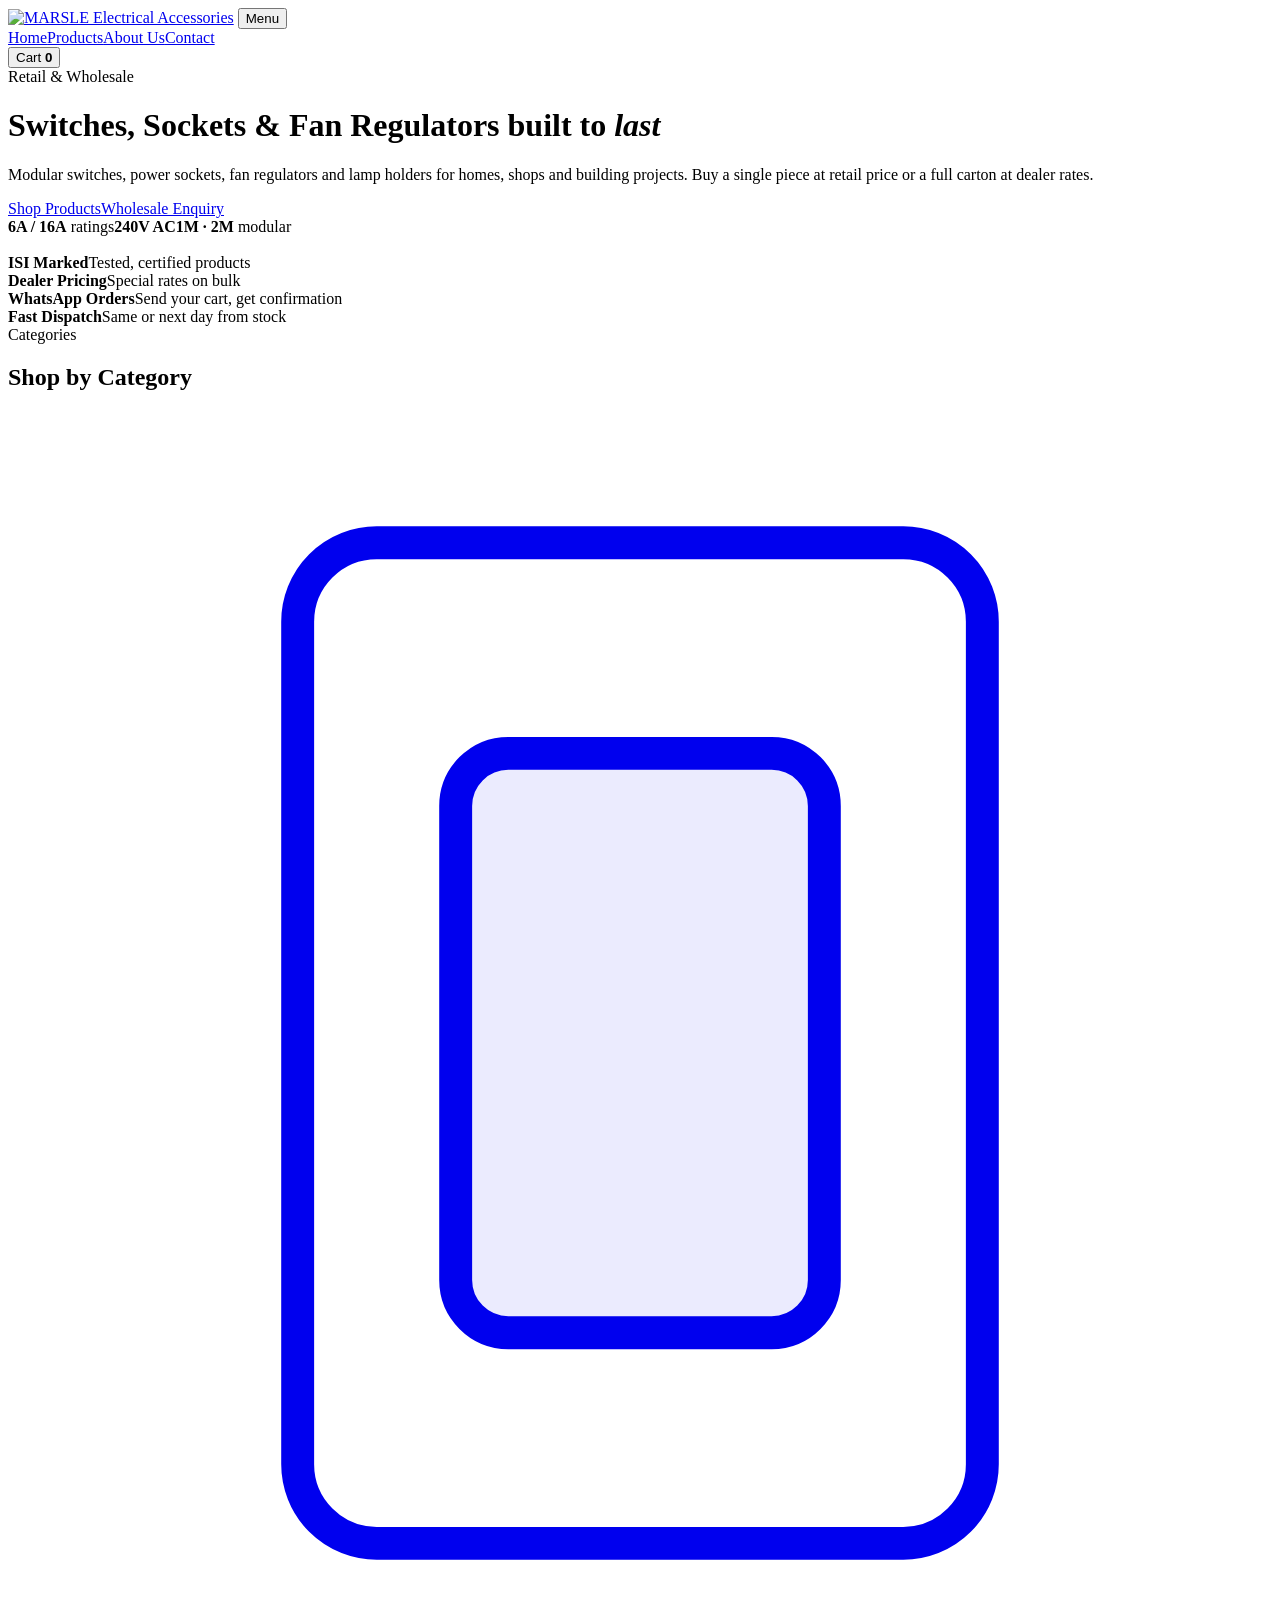
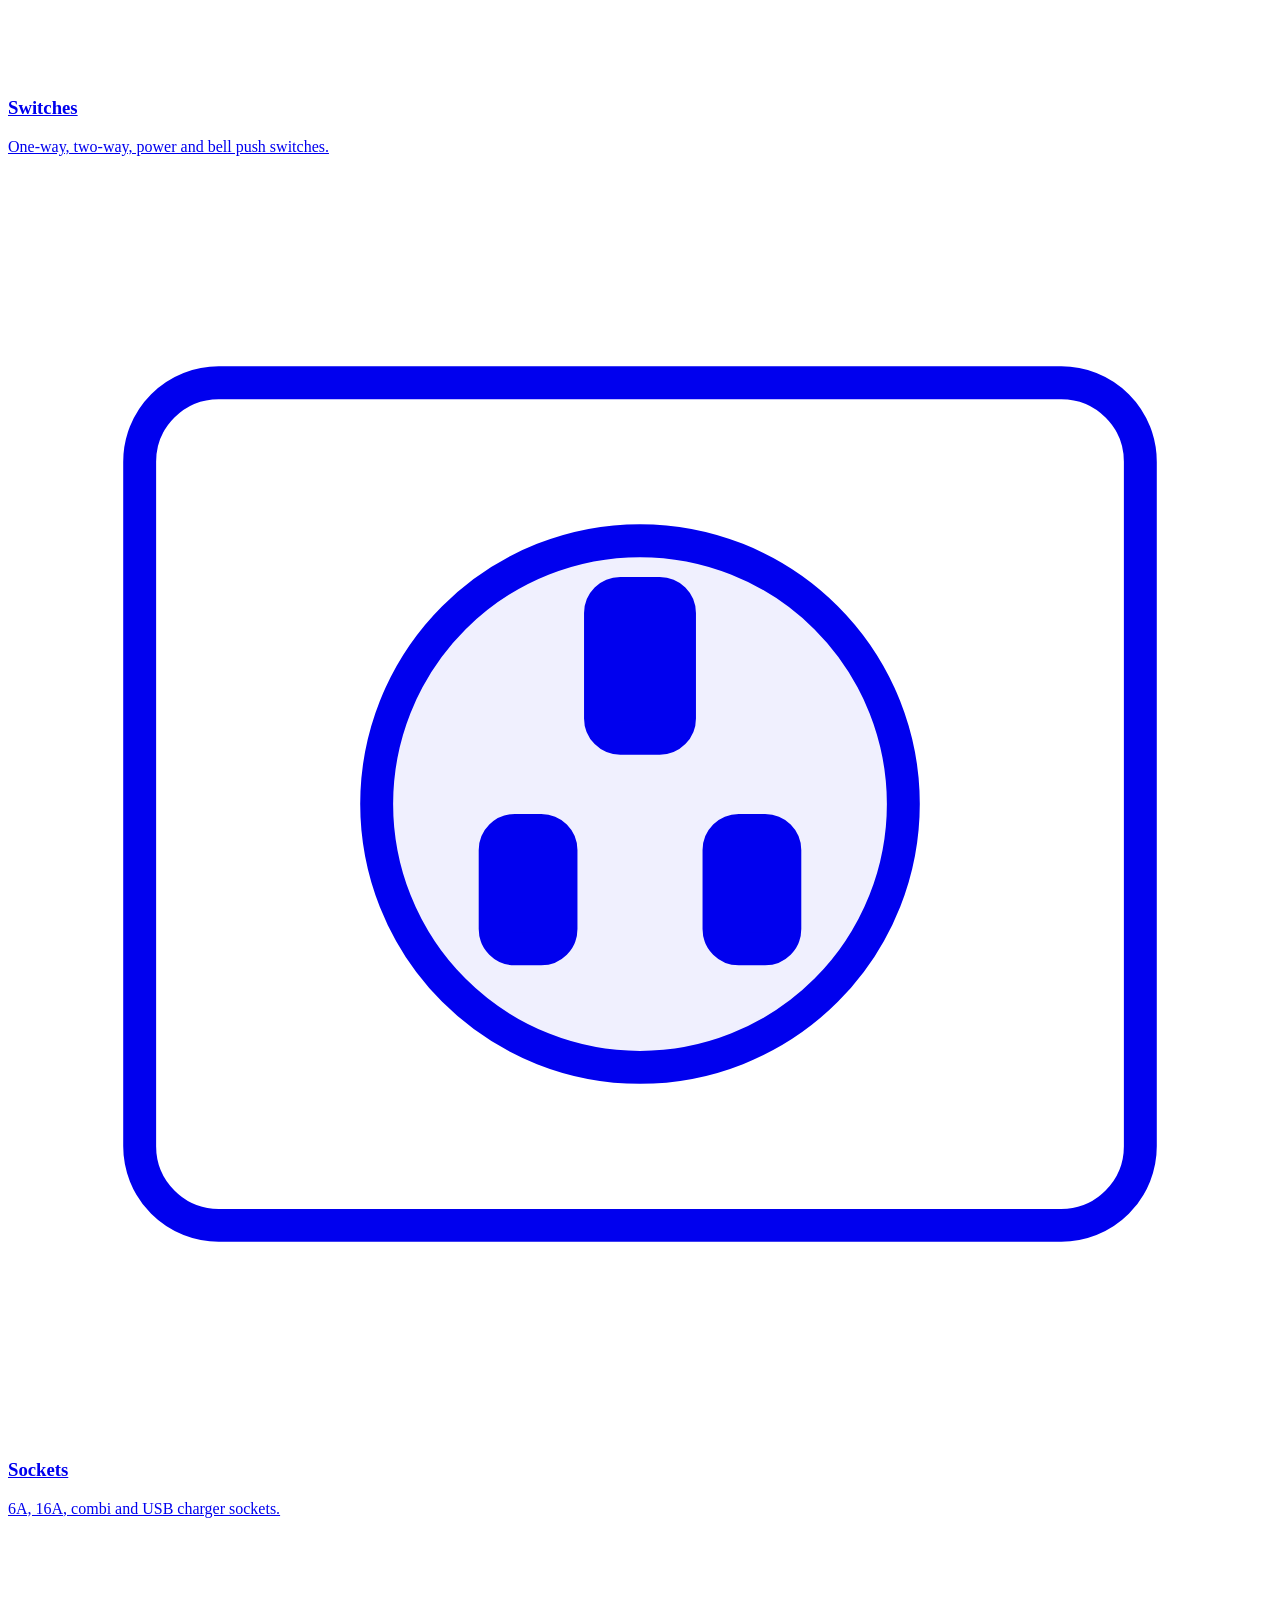
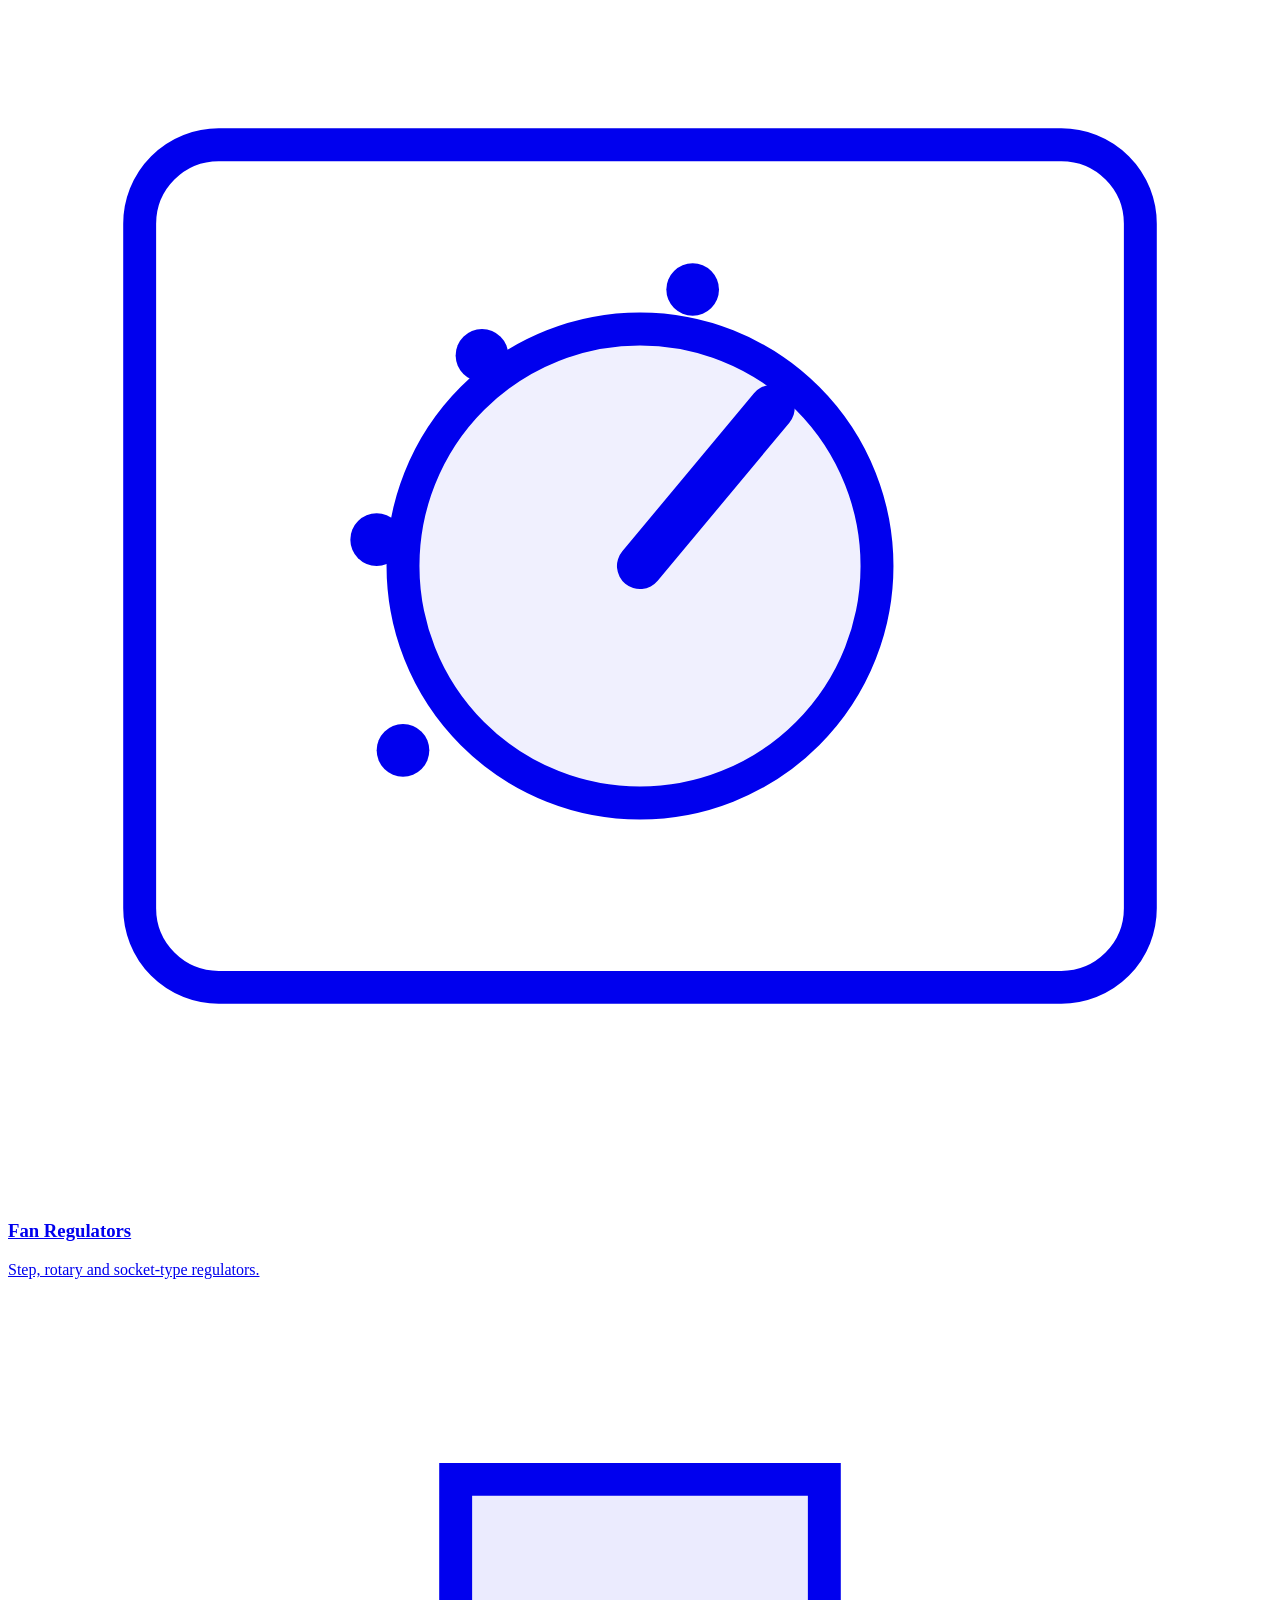
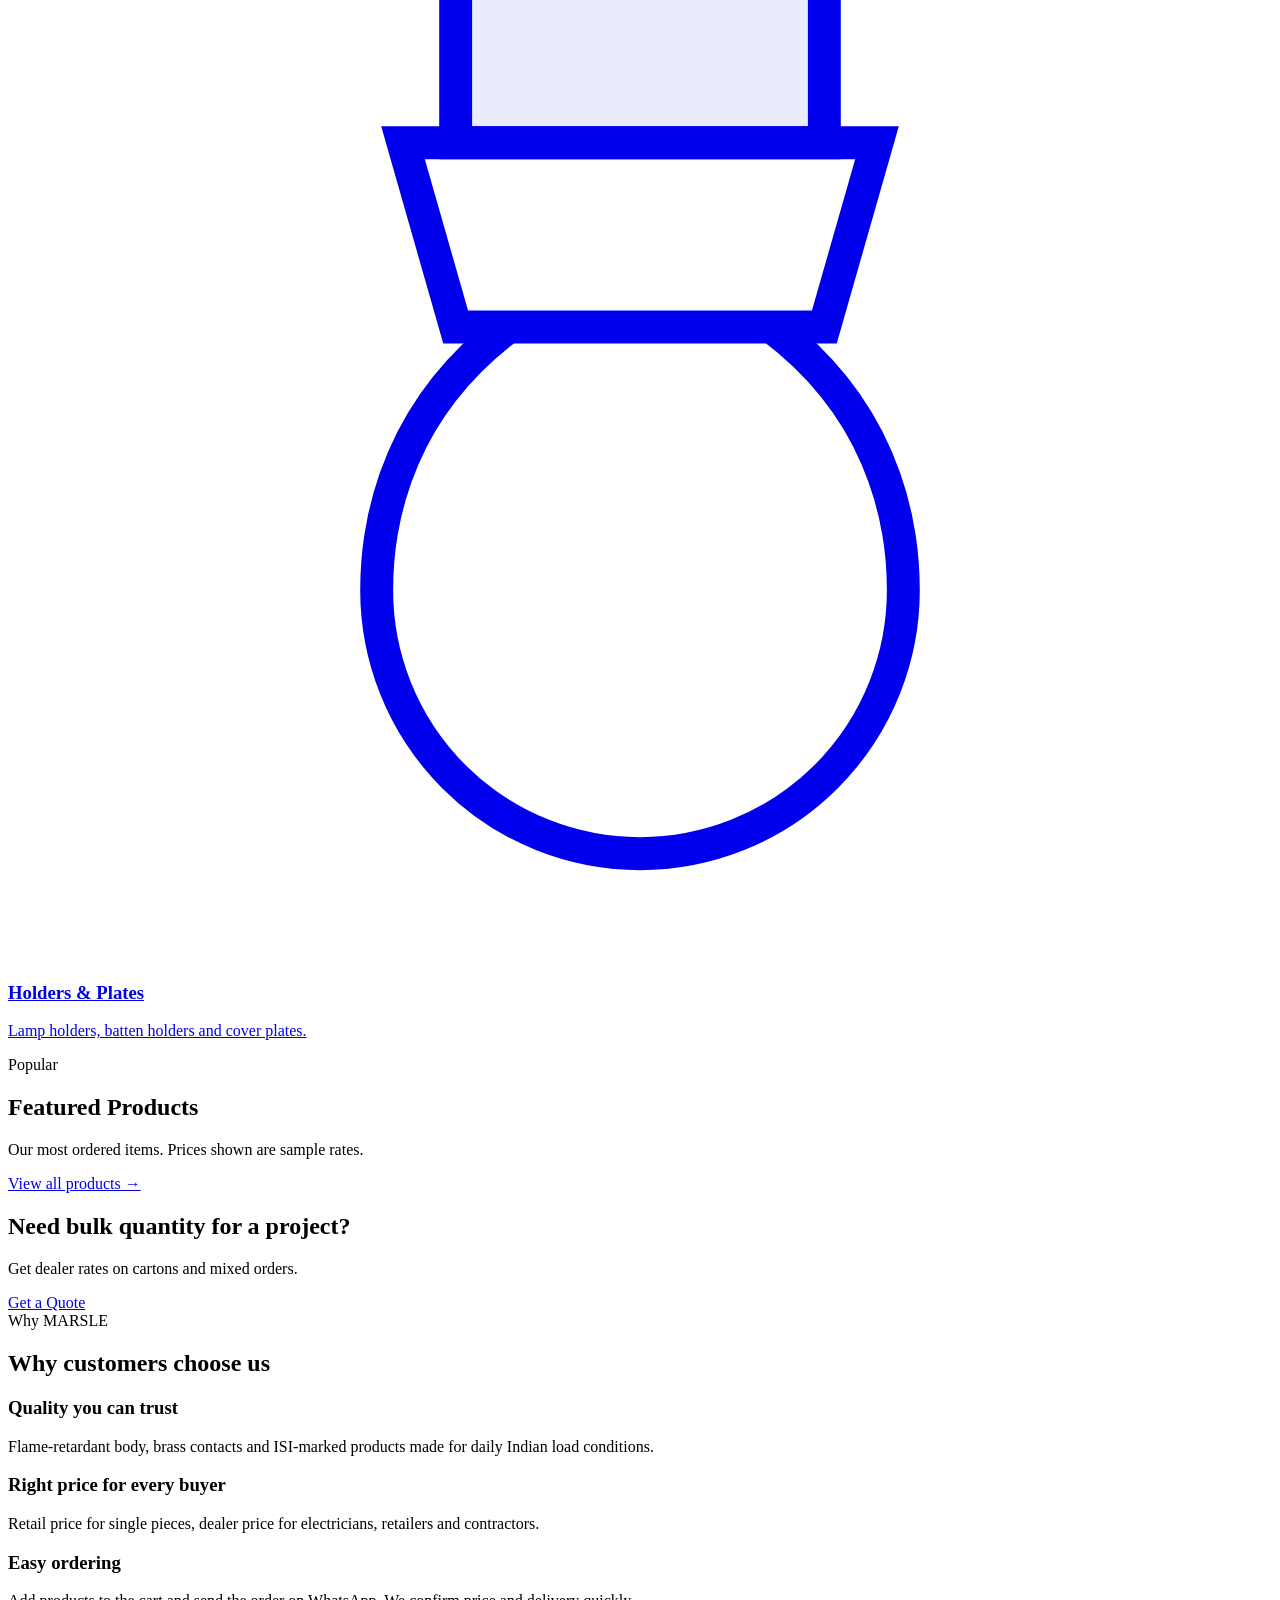
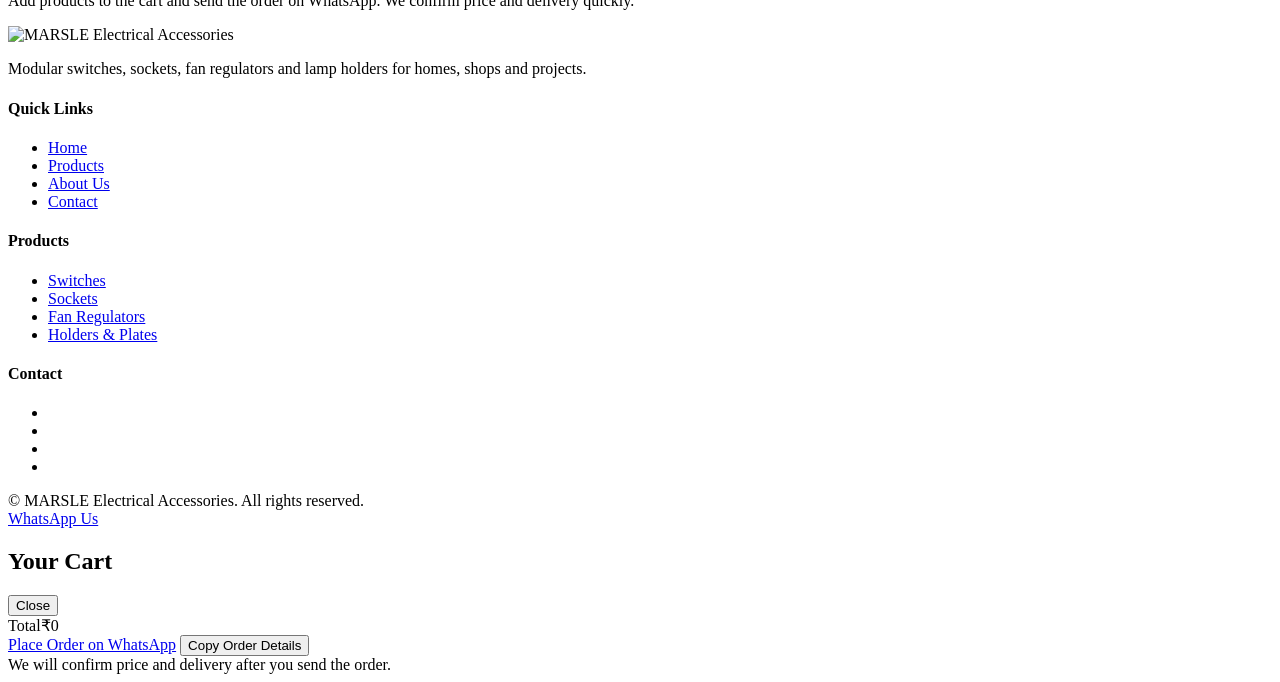
==== index.html @ 87acf158 "Add files via upload" ====
<!doctype html>
<html lang="en">
<head>
<meta charset="utf-8">
<meta name="viewport" content="width=device-width, initial-scale=1, viewport-fit=cover">
<title>MARSLE Electrical Accessories</title>
<meta name="description" content="MARSLE Electrical Accessories — modular switches, sockets, fan regulators and lamp holders at retail and wholesale prices.">
<link rel="icon" type="image/png" href="assets/img/favicon.png">
<link rel="preconnect" href="https://fonts.googleapis.com">
<link rel="preconnect" href="https://fonts.gstatic.com" crossorigin>
<link rel="stylesheet" href="https://fonts.googleapis.com/css2?family=Marcellus&family=Poppins:wght@400;500;600&family=JetBrains+Mono:wght@500&display=swap">
<link rel="stylesheet" href="assets/css/style.css">
</head>
<body>

<header class="top">
  <div class="wrap">
    <a class="brand" href="index.html" aria-label="MARSLE Electrical Accessories home"><img src="assets/img/logo.png" alt="MARSLE Electrical Accessories"></a>
    <button class="burger" aria-expanded="false" aria-label="Open menu">Menu</button>
    <nav class="menu"><a href="index.html" aria-current="page">Home</a><a href="products.html">Products</a><a href="about.html">About Us</a><a href="contact.html">Contact</a></nav>
    <button class="cartbtn" id="openCart" aria-label="Open cart">Cart <b id="count">0</b></button>
  </div>
</header>

<main>
<div class="hero">
  <div class="wrap">
    <div class="text">
      <div class="eyebrow">Retail &amp; Wholesale</div>
      <h1>Switches, Sockets &amp; Fan Regulators built to <em>last</em></h1>
      <p>Modular switches, power sockets, fan regulators and lamp holders for homes, shops and building projects. Buy a single piece at retail price or a full carton at dealer rates.</p>
      <div class="cta"><a class="btn pri" href="products.html">Shop Products</a><a class="btn ghost" href="contact.html#enquiry">Wholesale Enquiry</a></div>
      <div class="specs"><span><b>6A / 16A</b> ratings</span><span><b>240V AC</b></span><span><b>1M · 2M</b> modular</span></div>
    </div>
    <div class="logo-hero"><img src="assets/img/logo.png" alt=""></div>
  </div>
</div>
<div class="strip"><div class="wrap">
    <div><strong>ISI Marked</strong>Tested, certified products</div>
    <div><strong>Dealer Pricing</strong>Special rates on bulk</div>
    <div><strong>WhatsApp Orders</strong>Send your cart, get confirmation</div>
    <div><strong>Fast Dispatch</strong>Same or next day from stock</div>
</div></div>
<section>
  <div class="wrap">
    <div class="head"><div><div class="eyebrow">Categories</div><h2>Shop by <span>Category</span></h2></div></div>
    <div class="cats"><a class="cat" href="products.html?cat=switch"><svg viewBox="0 0 96 96" fill="none" stroke="currentColor" stroke-width="2.5"><rect x="22" y="10" width="52" height="76" rx="6"/><rect x="34" y="26" width="28" height="44" rx="4" fill="currentColor" fill-opacity=".08"/><circle cx="48" cy="20" r="2.5" class="acc" stroke="none"/></svg><h3>Switches</h3><p>One-way, two-way, power and bell push switches.</p><span class="count" data-count-cat="switch"></span></a><a class="cat" href="products.html?cat=socket"><svg viewBox="0 0 96 96" fill="none" stroke="currentColor" stroke-width="2.5"><rect x="10" y="16" width="76" height="64" rx="6"/><circle cx="48" cy="48" r="20" fill="currentColor" fill-opacity=".06"/><rect x="45" y="32" width="6" height="11" rx="1.5" fill="currentColor"/><rect x="37" y="50" width="5" height="9" rx="1.5" fill="currentColor"/><rect x="54" y="50" width="5" height="9" rx="1.5" fill="currentColor"/><circle cx="76" cy="24" r="2.5" class="acc" stroke="none"/></svg><h3>Sockets</h3><p>6A, 16A, combi and USB charger sockets.</p><span class="count" data-count-cat="socket"></span></a><a class="cat" href="products.html?cat=regulator"><svg viewBox="0 0 96 96" fill="none" stroke="currentColor" stroke-width="2.5"><rect x="10" y="16" width="76" height="64" rx="6"/><circle cx="48" cy="48" r="18" fill="currentColor" fill-opacity=".06"/><line x1="48" y1="48" x2="58" y2="36" stroke-width="3.5" stroke-linecap="round"/><g fill="currentColor" stroke="none"><circle cx="30" cy="62" r="2"/><circle cx="28" cy="46" r="2"/><circle cx="36" cy="32" r="2"/><circle cx="52" cy="27" r="2"/></g><circle cx="66" cy="36" r="2.5" class="acc" stroke="none"/></svg><h3>Fan Regulators</h3><p>Step, rotary and socket-type regulators.</p><span class="count" data-count-cat="regulator"></span></a><a class="cat" href="products.html?cat=other"><svg viewBox="0 0 96 96" fill="none" stroke="currentColor" stroke-width="2.5"><path d="M34 14h28v20H34z" fill="currentColor" fill-opacity=".08"/><path d="M30 34h36l-4 14H34z"/><path d="M38 48c-8 6-10 14-10 20a20 20 0 0 0 40 0c0-6-2-14-10-20"/><circle cx="48" cy="24" r="2.5" class="acc" stroke="none"/></svg><h3>Holders & Plates</h3><p>Lamp holders, batten holders and cover plates.</p><span class="count" data-count-cat="other"></span></a></div>
  </div>
</section>
<section style="padding-top:0">
  <div class="wrap">
    <div class="head"><div><div class="eyebrow">Popular</div><h2>Featured <span>Products</span></h2><p>Our most ordered items. Prices shown are sample rates.</p></div><a class="link" href="products.html">View all products →</a></div>
    <div class="grid" id="grid" data-featured="1"></div>
  </div>
</section>
<div class="band"><div class="wrap">
  <div><h2>Need bulk quantity for a project?</h2><p>Get dealer rates on cartons and mixed orders.</p></div>
  <a class="btn" href="contact.html#enquiry">Get a Quote</a>
</div></div>
<section>
  <div class="wrap">
    <div class="head"><div><div class="eyebrow">Why MARSLE</div><h2>Why customers <span>choose us</span></h2></div></div>
    <div class="why">
      <div><h3>Quality you can trust</h3><p>Flame-retardant body, brass contacts and ISI-marked products made for daily Indian load conditions.</p></div>
      <div><h3>Right price for every buyer</h3><p>Retail price for single pieces, dealer price for electricians, retailers and contractors.</p></div>
      <div><h3>Easy ordering</h3><p>Add products to the cart and send the order on WhatsApp. We confirm price and delivery quickly.</p></div>
    </div>
  </div>
</section>
</main>

<footer>
  <div class="wrap">
    <div class="cols">
      <div>
        <div class="flogo"><img src="assets/img/logo.png" alt="MARSLE Electrical Accessories"></div>
        <p>Modular switches, sockets, fan regulators and lamp holders for homes, shops and projects.</p>
      </div>
      <div>
        <h4>Quick Links</h4>
        <ul><li><a href="index.html">Home</a></li><li><a href="products.html">Products</a></li><li><a href="about.html">About Us</a></li><li><a href="contact.html">Contact</a></li></ul>
      </div>
      <div>
        <h4>Products</h4>
        <ul><li><a href="products.html?cat=switch">Switches</a></li><li><a href="products.html?cat=socket">Sockets</a></li><li><a href="products.html?cat=regulator">Fan Regulators</a></li><li><a href="products.html?cat=other">Holders &amp; Plates</a></li></ul>
      </div>
      <div>
        <h4>Contact</h4>
        <ul><li class="mono" data-shop="phone"></li><li data-shop="email"></li><li data-shop="address"></li><li data-shop="hours"></li></ul>
      </div>
    </div>
    <div class="copyright">© <span data-year></span> MARSLE Electrical Accessories. All rights reserved.</div>
  </div>
</footer>

<a class="wa-float" data-wa href="#" target="_blank" rel="noopener">WhatsApp Us</a>

<div class="scrim" id="scrim"></div>
<aside class="drawer" id="drawer" aria-label="Cart" aria-hidden="true">
  <div class="dhead"><h2>Your Cart</h2><button class="x" id="closeCart">Close</button></div>
  <div class="items" id="items"></div>
  <div class="dfoot">
    <div class="tot"><span>Total</span><span id="total">₹0</span></div>
    <a class="wa" id="waLink" href="#" target="_blank" rel="noopener" aria-disabled="true">Place Order on WhatsApp</a>
    <button class="copybtn" id="copyOrder" type="button">Copy Order Details</button>
    <div class="small" id="cartNote">We will confirm price and delivery after you send the order.</div>
  </div>
</aside>

<script src="assets/js/main.js"></script>
</body>
</html>
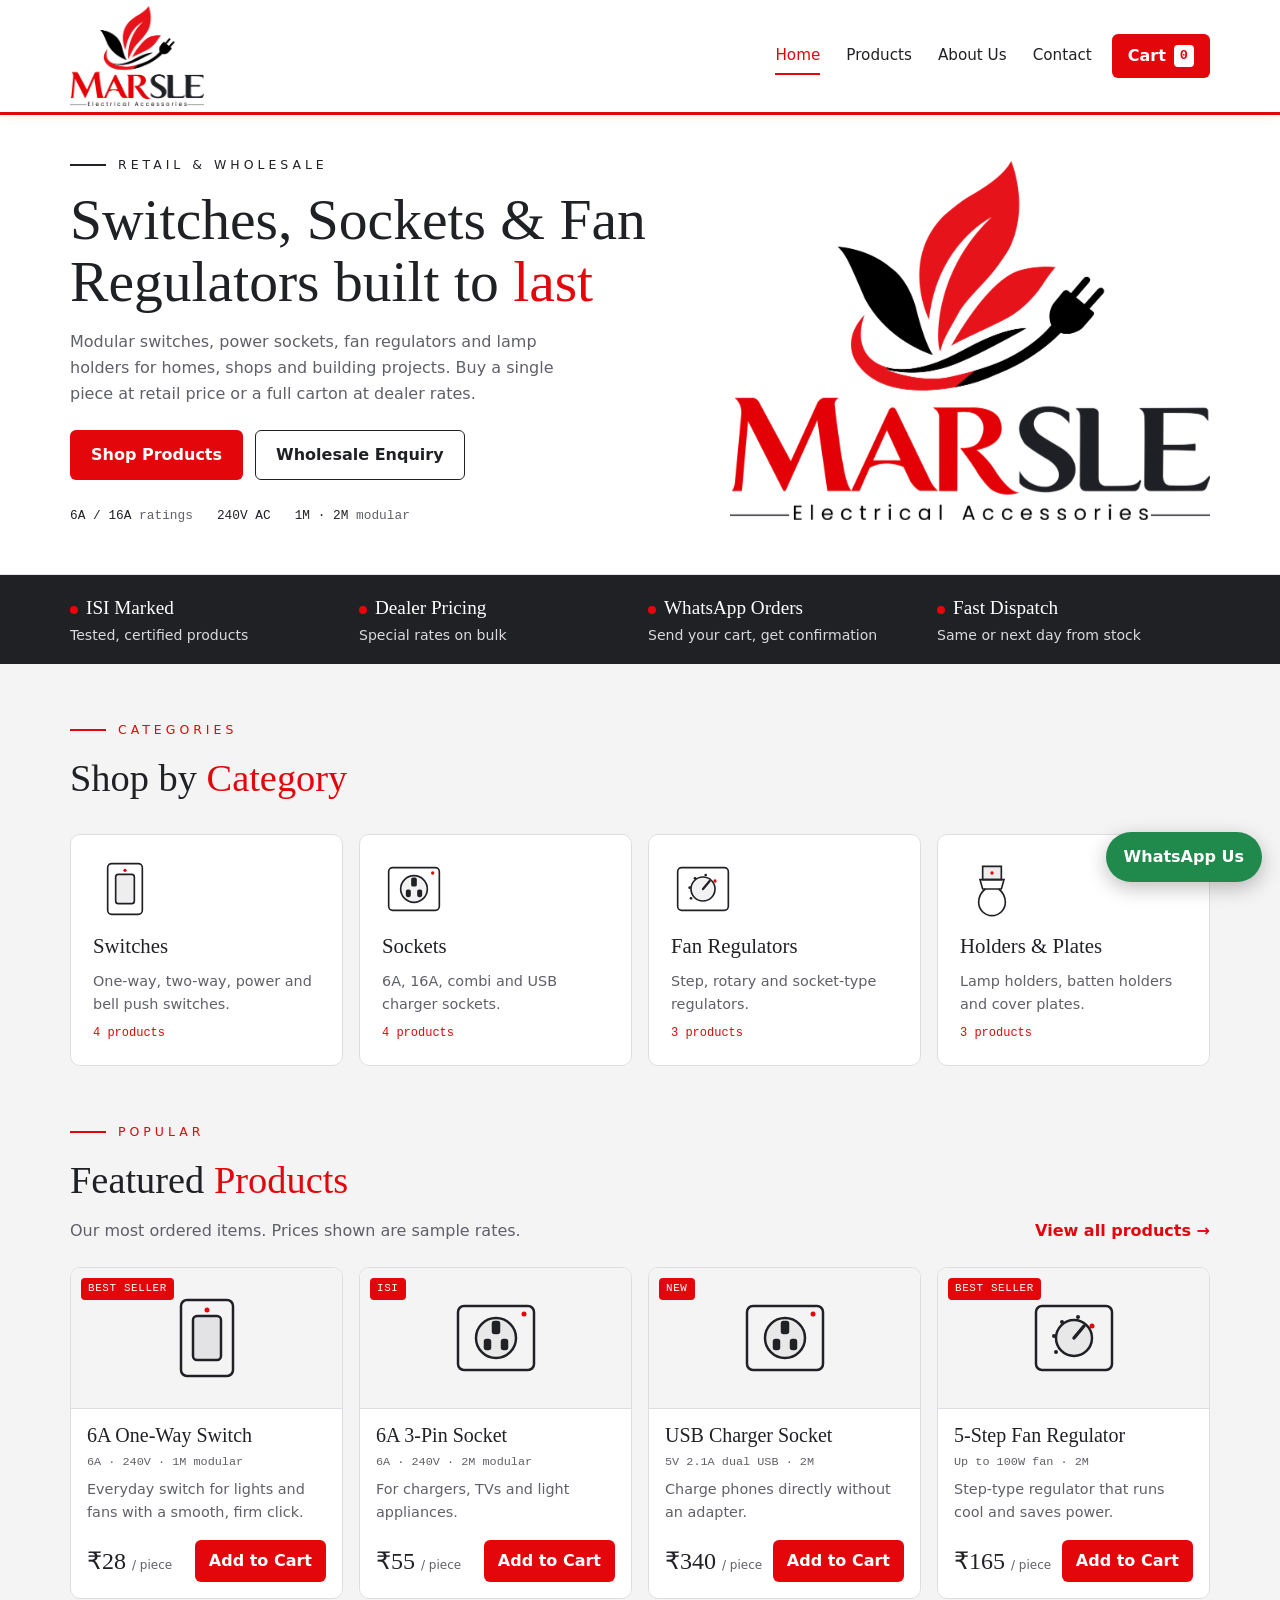
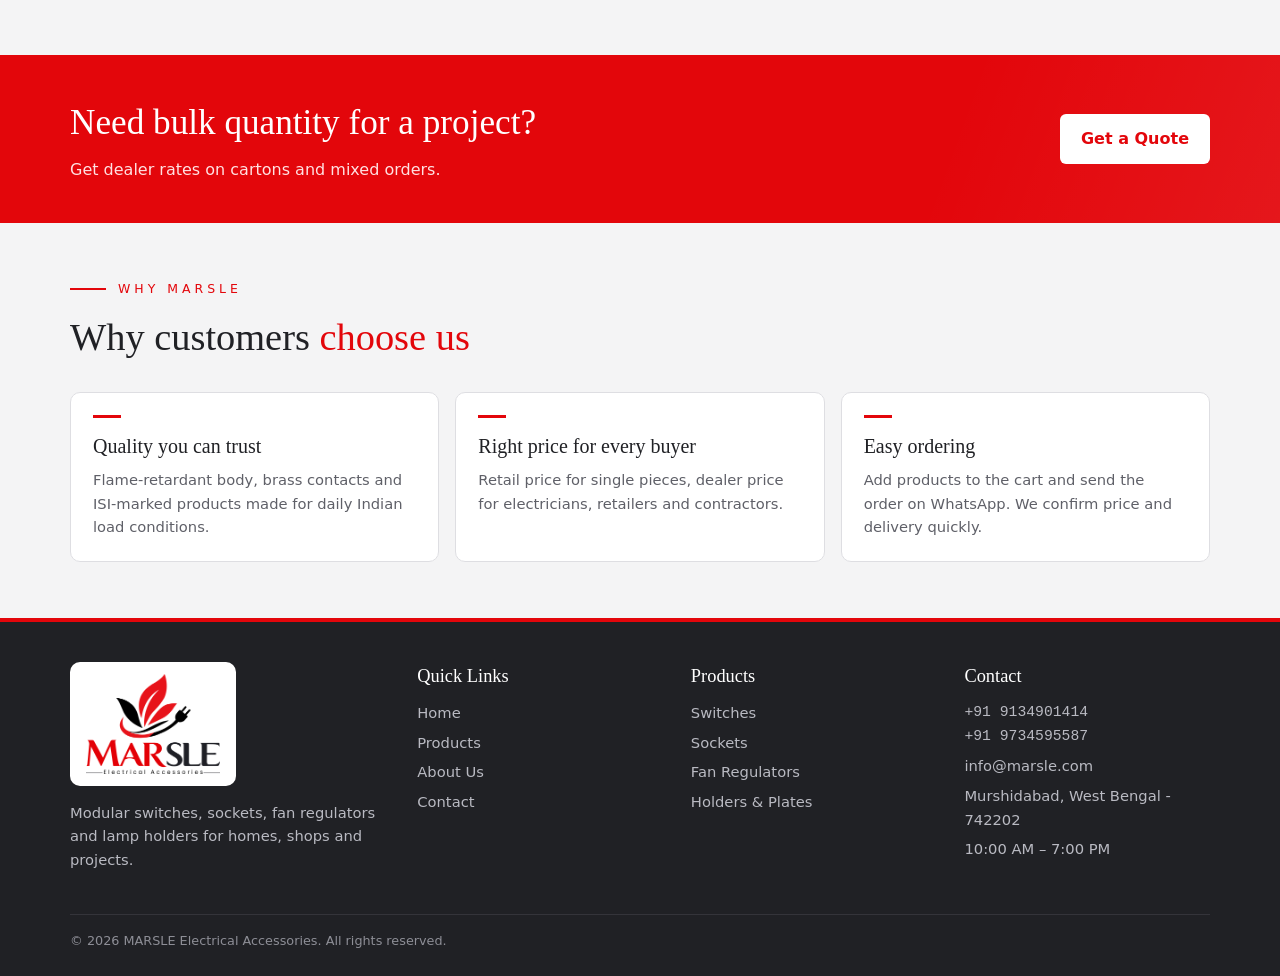
==== commit c189d74e: "Add files via upload" ====
--- a/index.html
+++ b/index.html
@@ -5,17 +5,17 @@
 <meta name="viewport" content="width=device-width, initial-scale=1, viewport-fit=cover">
 <title>MARSLE Electrical Accessories</title>
 <meta name="description" content="MARSLE Electrical Accessories — modular switches, sockets, fan regulators and lamp holders at retail and wholesale prices.">
-<link rel="icon" type="image/png" href="assets/img/favicon.png">
+<link rel="icon" type="image/png" href="favicon.png">
 <link rel="preconnect" href="https://fonts.googleapis.com">
 <link rel="preconnect" href="https://fonts.gstatic.com" crossorigin>
 <link rel="stylesheet" href="https://fonts.googleapis.com/css2?family=Marcellus&family=Poppins:wght@400;500;600&family=JetBrains+Mono:wght@500&display=swap">
-<link rel="stylesheet" href="assets/css/style.css">
+<link rel="stylesheet" href="style.css">
 </head>
 <body>
 
 <header class="top">
   <div class="wrap">
-    <a class="brand" href="index.html" aria-label="MARSLE Electrical Accessories home"><img src="assets/img/logo.png" alt="MARSLE Electrical Accessories"></a>
+    <a class="brand" href="index.html" aria-label="MARSLE Electrical Accessories home"><img src="logo.png" alt="MARSLE Electrical Accessories"></a>
     <button class="burger" aria-expanded="false" aria-label="Open menu">Menu</button>
     <nav class="menu"><a href="index.html" aria-current="page">Home</a><a href="products.html">Products</a><a href="about.html">About Us</a><a href="contact.html">Contact</a></nav>
     <button class="cartbtn" id="openCart" aria-label="Open cart">Cart <b id="count">0</b></button>
@@ -32,7 +32,7 @@
       <div class="cta"><a class="btn pri" href="products.html">Shop Products</a><a class="btn ghost" href="contact.html#enquiry">Wholesale Enquiry</a></div>
       <div class="specs"><span><b>6A / 16A</b> ratings</span><span><b>240V AC</b></span><span><b>1M · 2M</b> modular</span></div>
     </div>
-    <div class="logo-hero"><img src="assets/img/logo.png" alt=""></div>
+    <div class="logo-hero"><img src="logo.png" alt=""></div>
   </div>
 </div>
 <div class="strip"><div class="wrap">
@@ -73,7 +73,7 @@
   <div class="wrap">
     <div class="cols">
       <div>
-        <div class="flogo"><img src="assets/img/logo.png" alt="MARSLE Electrical Accessories"></div>
+        <div class="flogo"><img src="logo.png" alt="MARSLE Electrical Accessories"></div>
         <p>Modular switches, sockets, fan regulators and lamp holders for homes, shops and projects.</p>
       </div>
       <div>
@@ -107,6 +107,6 @@
   </div>
 </aside>
 
-<script src="assets/js/main.js"></script>
+<script src="main.js"></script>
 </body>
 </html>
--- a/style.css
+++ b/style.css
@@ -0,0 +1,322 @@
+/* MARSLE Electrical Accessories — shared styles
+   Brand: red #E3060B, charcoal #202125, white. Header and hero stay white so the logo sits exactly as designed. */
+:root{
+  --bg:#f4f4f5; --plate:#ffffff; --fg:#202125; --muted:#5f6068; --line:#dedee2;
+  --ink:#202125; --red:#e3060b; --on-red:#ffffff; --ok:#1f8a4c;
+  --display:"Marcellus","Times New Roman",Georgia,serif;
+  --body:"Poppins",system-ui,-apple-system,"Segoe UI",sans-serif;
+  --mono:"JetBrains Mono",ui-monospace,Menlo,monospace;
+}
+@media (prefers-color-scheme: dark){:root:not([data-theme="light"]){
+  --bg:#141417; --plate:#1d1d21; --fg:#ececef; --muted:#a2a3ab; --line:#2f2f35;
+  --ink:#0d0d10; --red:#ff2b30; --ok:#4cbf7d; color-scheme:dark}}
+:root[data-theme="dark"]{
+  --bg:#141417; --plate:#1d1d21; --fg:#ececef; --muted:#a2a3ab; --line:#2f2f35;
+  --ink:#0d0d10; --red:#ff2b30; --ok:#4cbf7d; color-scheme:dark}
+
+*{box-sizing:border-box}
+[hidden]{display:none!important}
+html{scroll-behavior:smooth}
+body{margin:0;background:var(--bg);color:var(--fg);font-family:var(--body);font-size:16px;line-height:1.6}
+img{max-width:100%}
+a{color:inherit}
+.wrap{max-width:1180px;margin:0 auto;padding-inline:20px}
+h1,h2,h3,h4{font-family:var(--display);font-weight:400;text-wrap:balance;margin:0}
+button{font:inherit;cursor:pointer}
+:focus-visible{outline:2px solid var(--red);outline-offset:2px}
+@media (prefers-reduced-motion:reduce){html{scroll-behavior:auto}*{transition:none!important}}
+
+/* ---------- header ---------- */
+.top{position:sticky;top:env(safe-area-inset-top,0px);z-index:20;background:#fff;color:#202125;border-bottom:3px solid #e3060b;box-shadow:0 2px 12px rgba(0,0,0,.06)}
+.top .wrap{display:flex;align-items:center;gap:20px;padding-block:6px}
+.brand{display:block;line-height:0}
+.brand img{height:100px;width:auto}
+.menu{margin-left:auto;display:flex;gap:26px;font-size:.95rem}
+.menu a{color:#202125;text-decoration:none;font-weight:500;padding-block:6px;border-bottom:2px solid transparent}
+.menu a:hover{color:#e3060b}
+.menu a[aria-current="page"]{color:#e3060b;border-bottom-color:#e3060b}
+.cartbtn{background:#e3060b;color:#fff;border:0;border-radius:6px;padding:9px 16px;font-weight:600;display:flex;gap:8px;align-items:center}
+.cartbtn b{font-family:var(--mono);background:#fff;color:#e3060b;border-radius:4px;padding:0 6px;font-size:.85rem}
+.burger{display:none;background:none;border:1px solid #dedee2;border-radius:6px;padding:7px 11px;color:#202125;font-weight:600}
+@media (max-width:760px){
+  .brand img{height:70px}
+  .burger{display:block;margin-left:auto}
+  .menu{display:none;position:absolute;left:0;right:0;top:100%;background:#fff;flex-direction:column;gap:0;padding:6px 20px 14px;border-bottom:3px solid #e3060b}
+  .menu.open{display:flex}
+  .menu a{padding:10px 0;border-bottom:1px solid #eee}
+}
+
+/* ---------- shared bits ---------- */
+.eyebrow{display:flex;align-items:center;gap:12px;font-size:.78rem;font-weight:500;letter-spacing:.32em;text-transform:uppercase;color:var(--red)}
+.eyebrow::before{content:"";width:36px;height:2px;background:currentColor}
+.btn{border-radius:6px;padding:11px 20px;font-weight:600;border:1px solid transparent;text-decoration:none;display:inline-block}
+.btn.pri{background:#e3060b;color:#fff}
+.btn.pri:hover{background:#c30509}
+.btn.ghost{border-color:currentColor;background:transparent}
+section{padding-block:56px}
+.head{margin-bottom:24px;display:flex;justify-content:space-between;align-items:end;gap:16px;flex-wrap:wrap}
+.head h2{font-size:clamp(1.9rem,4vw,2.4rem);margin-top:8px}
+.head h2 span{color:var(--red)}
+.head p{margin:6px 0 0;color:var(--muted);max-width:60ch}
+.link{color:var(--red);font-weight:600;text-decoration:none}
+.link:hover{text-decoration:underline}
+
+/* ---------- hero (home) ---------- */
+.hero{background:#fff;color:#202125;padding-block:40px 48px;border-bottom:1px solid #e6e6ea}
+.hero .wrap{display:grid;grid-template-columns:1.1fr 1fr;gap:40px;align-items:center}
+.hero .text{min-width:0}
+.hero .eyebrow{color:#202125}
+.hero h1{font-size:clamp(2.2rem,5vw,3.6rem);line-height:1.08;margin-top:14px}
+.hero h1 em{font-style:normal;color:#e3060b}
+.hero p{color:#5f6068;max-width:52ch;margin:16px 0 24px}
+.hero .btn.ghost{color:#202125}
+.cta{display:flex;gap:12px;flex-wrap:wrap}
+.specs{display:flex;gap:24px;flex-wrap:wrap;margin-top:26px;font-family:var(--mono);font-size:.8rem;color:#5f6068}
+.specs b{color:#202125;font-weight:500}
+.logo-hero{justify-self:end;width:100%;max-width:480px;line-height:0}
+.logo-hero img{width:100%;height:auto}
+@media (max-width:820px){.hero .wrap{grid-template-columns:1fr}.logo-hero{justify-self:center;order:-1;max-width:340px}}
+
+/* page banner (inner pages) */
+.banner{background:var(--ink);color:#fff;padding-block:44px;border-bottom:4px solid #e3060b}
+.banner .eyebrow{color:#ff5a5e}
+.banner h1{font-size:clamp(2rem,5vw,3rem);margin-top:10px}
+.banner p{color:#c4c5cc;margin:10px 0 0;max-width:60ch}
+.crumb{font-size:.85rem;color:#9a9ba3;margin-bottom:6px}
+.crumb a{color:#c4c5cc;text-decoration:none}
+
+/* trust strip */
+.strip{background:var(--ink);color:#d9d9de}
+.strip .wrap{display:grid;grid-template-columns:repeat(4,1fr);gap:16px;padding-block:18px}
+.strip div{font-size:.88rem;min-width:0}
+.strip strong{display:block;color:#fff;font-family:var(--display);font-weight:400;font-size:1.2rem}
+.strip strong::before{content:"";display:inline-block;width:8px;height:8px;background:#e3060b;border-radius:50%;margin-right:8px;vertical-align:middle}
+@media (max-width:720px){.strip .wrap{grid-template-columns:1fr 1fr}}
+
+/* categories */
+.cats{display:grid;grid-template-columns:repeat(4,1fr);gap:16px}
+.cat{background:var(--plate);border:1px solid var(--line);border-radius:10px;padding:22px;text-decoration:none;color:var(--fg);display:flex;flex-direction:column;gap:8px;transition:border-color .15s,transform .15s}
+.cat:hover{border-color:var(--red);transform:translateY(-2px)}
+.cat svg{width:64px;height:64px;color:var(--fg)}
+.cat h3{font-size:1.3rem}
+.cat p{margin:0;color:var(--muted);font-size:.9rem}
+.cat .count{font-family:var(--mono);font-size:.75rem;color:var(--red)}
+@media (max-width:900px){.cats{grid-template-columns:1fr 1fr}}
+@media (max-width:480px){.cats{grid-template-columns:1fr}}
+
+/* product grid */
+.tools{display:flex;gap:10px;flex-wrap:wrap;align-items:center;margin-bottom:22px}
+.chip{border:1px solid var(--line);background:var(--plate);color:var(--fg);border-radius:999px;padding:6px 15px;font-size:.9rem}
+.chip[aria-pressed="true"]{background:var(--red);border-color:var(--red);color:var(--on-red)}
+.search{margin-left:auto;flex:1 1 220px;max-width:300px}
+.search input{width:100%;border:1px solid var(--line);background:var(--plate);color:var(--fg);border-radius:6px;padding:8px 12px;font:inherit}
+@media (max-width:560px){.search{margin-left:0;max-width:none}}
+.grid{display:grid;grid-template-columns:repeat(auto-fill,minmax(240px,1fr));gap:16px}
+.card{background:var(--plate);border:1px solid var(--line);border-radius:10px;display:flex;flex-direction:column;overflow:hidden;transition:border-color .15s}
+.card:hover{border-color:var(--red)}
+.pic{background:var(--bg);display:grid;place-items:center;padding:22px;border-bottom:1px solid var(--line);position:relative}
+.pic svg{width:96px;height:96px;color:var(--fg)}
+svg .acc{fill:var(--red)}
+.tag{position:absolute;top:10px;left:10px;font-family:var(--mono);font-size:.68rem;letter-spacing:.06em;text-transform:uppercase;background:var(--red);color:var(--on-red);border-radius:4px;padding:2px 7px}
+.body{padding:14px 16px 16px;display:flex;flex-direction:column;gap:6px;flex:1}
+.body h3{font-size:1.25rem;line-height:1.2}
+.spec{font-family:var(--mono);font-size:.74rem;color:var(--muted)}
+.desc{font-size:.9rem;color:var(--muted);margin:0}
+.buy{display:flex;align-items:center;justify-content:space-between;margin-top:auto;padding-top:10px;gap:8px}
+.price{font-family:var(--display);font-size:1.5rem;font-variant-numeric:tabular-nums}
+.price small{font-family:var(--body);font-size:.75rem;color:var(--muted)}
+.add{background:var(--red);color:var(--on-red);border:0;border-radius:6px;padding:8px 14px;font-weight:600}
+.add.in{background:var(--ink);color:#fff}
+.empty{color:var(--muted);padding:30px 0}
+
+/* why / about */
+.why{display:grid;grid-template-columns:repeat(3,1fr);gap:16px}
+.why div{background:var(--plate);border:1px solid var(--line);border-radius:10px;padding:22px}
+.why h3{font-size:1.25rem;margin-bottom:6px}
+.why h3::before{content:"";display:block;width:28px;height:3px;background:var(--red);margin-bottom:12px}
+.why p{margin:0;color:var(--muted);font-size:.92rem}
+@media (max-width:820px){.why{grid-template-columns:1fr}}
+.split{display:grid;grid-template-columns:1fr 1fr;gap:44px;align-items:center}
+.split .copy{min-width:0}
+.split p{color:var(--muted)}
+.logo-panel{background:#fff;border:1px solid var(--line);border-radius:12px;padding:30px;line-height:0}
+@media (max-width:820px){.split{grid-template-columns:1fr}}
+
+/* CTA band */
+.band{background:#e3060b;color:#fff;padding-block:40px}
+.band .wrap{display:flex;justify-content:space-between;align-items:center;gap:20px;flex-wrap:wrap}
+.band h2{font-size:clamp(1.6rem,3.6vw,2.2rem)}
+.band p{margin:6px 0 0;color:#ffe1e2}
+.band .btn{background:#fff;color:#e3060b}
+
+/* bulk / contact */
+.bulk{background:var(--plate);border-block:1px solid var(--line)}
+.bulk .wrap{display:grid;grid-template-columns:1fr 1fr;gap:40px}
+.bulk h2{font-size:2.1rem;margin-top:12px}
+.bulk ul{padding-left:18px;color:var(--muted);margin:14px 0 0}
+.bulk li{margin-bottom:6px}
+.bulk li::marker{color:var(--red)}
+form{display:grid;gap:10px}
+label{font-size:.85rem;color:var(--muted)}
+form input,form select,form textarea{width:100%;border:1px solid var(--line);background:var(--bg);color:var(--fg);border-radius:6px;padding:9px 12px;font:inherit}
+.row2{display:grid;grid-template-columns:1fr 1fr;gap:10px}
+.note{font-size:.88rem;color:var(--ok);min-height:1.3em}
+@media (max-width:760px){.bulk .wrap,.row2{grid-template-columns:1fr}}
+.info{display:grid;gap:14px;margin-top:20px}
+.info div{display:grid;grid-template-columns:110px 1fr;gap:10px;border-bottom:1px solid var(--line);padding-bottom:12px}
+.info dt,.info .k{font-family:var(--mono);font-size:.78rem;text-transform:uppercase;letter-spacing:.06em;color:var(--red)}
+
+/* footer */
+footer{background:var(--ink);color:#b9bac2;padding-block:40px 24px;font-size:.92rem;border-top:4px solid #e3060b}
+footer .cols{display:grid;grid-template-columns:1.3fr 1fr 1fr 1fr;gap:28px}
+.flogo{background:#fff;border-radius:10px;padding:12px 16px;line-height:0;display:inline-block}
+.flogo img{height:100px;width:auto}
+footer h4{margin:0 0 10px;color:#fff;font-size:1.15rem}
+footer ul{list-style:none;margin:0;padding:0;display:grid;gap:6px}
+footer a{color:#b9bac2;text-decoration:none}
+footer a:hover{color:#fff}
+.mono{font-family:var(--mono)}
+.copyright{border-top:1px solid #34343a;margin-top:28px;padding-top:16px;font-size:.8rem;color:#8d8e96}
+@media (max-width:820px){footer .cols{grid-template-columns:1fr 1fr}}
+@media (max-width:480px){footer .cols{grid-template-columns:1fr}}
+
+/* floating WhatsApp */
+.wa-float{position:fixed;right:18px;bottom:calc(18px + env(safe-area-inset-bottom,0px));z-index:30;background:#1f8a4c;color:#fff;border-radius:999px;padding:12px 18px;font-weight:600;text-decoration:none;box-shadow:0 6px 20px rgba(0,0,0,.25)}
+
+/* cart drawer */
+.scrim{position:fixed;inset:0;background:rgba(0,0,0,.45);z-index:40}
+.drawer{position:fixed;top:0;right:0;bottom:0;width:min(420px,100%);background:var(--plate);z-index:41;display:flex;flex-direction:column;padding-top:env(safe-area-inset-top,0px);padding-bottom:env(safe-area-inset-bottom,0px);border-left:1px solid var(--line)}
+.dhead{display:flex;justify-content:space-between;align-items:center;padding:16px 18px;border-bottom:3px solid var(--red)}
+.dhead h2{font-size:1.6rem}
+.x{background:none;border:1px solid var(--line);color:var(--fg);border-radius:6px;padding:4px 10px}
+.items{flex:1;overflow:auto;padding:8px 18px}
+.it{display:grid;grid-template-columns:1fr auto;gap:4px 10px;padding:12px 0;border-bottom:1px solid var(--line)}
+.it .n{font-weight:600}
+.it .s{font-size:.8rem;color:var(--muted)}
+.qty{display:flex;align-items:center;gap:6px}
+.qty button{width:28px;height:28px;border:1px solid var(--line);background:var(--bg);color:var(--fg);border-radius:5px}
+.qty span{font-family:var(--mono);min-width:26px;text-align:center}
+.lt{font-family:var(--mono);text-align:right;align-self:center}
+.dfoot{padding:16px 18px;border-top:1px solid var(--line);display:grid;gap:10px}
+.tot{display:flex;justify-content:space-between;font-family:var(--display);font-size:1.5rem;font-variant-numeric:tabular-nums}
+.wa{background:#1f8a4c;color:#fff;text-align:center;border-radius:6px;padding:12px;font-weight:600;text-decoration:none}
+.wa[aria-disabled="true"]{opacity:.45;pointer-events:none}
+.small{font-size:.8rem;color:var(--muted)}
+.copybtn{background:none;border:1px solid var(--line);color:var(--fg);border-radius:6px;padding:9px}
+
+/* =========================================================
+   MOTION — smooth transitions & animations
+   ========================================================= */
+:root{--ease:cubic-bezier(.22,.8,.24,1);--ease-out:cubic-bezier(.16,1,.3,1)}
+
+/* page fade between pages */
+body{animation:pageIn .55s var(--ease-out) both}
+body.leaving{opacity:0;transform:translateY(-6px);transition:opacity .28s ease,transform .28s ease}
+@keyframes pageIn{from{opacity:0}to{opacity:1}}
+
+/* header: shrinks slightly on scroll */
+.top{transition:box-shadow .3s ease}
+.top .wrap{transition:padding .3s var(--ease)}
+.brand img{transition:height .35s var(--ease)}
+.top.scrolled{box-shadow:0 6px 24px rgba(0,0,0,.10)}
+.top.scrolled .brand img{height:76px}
+@media (max-width:760px){.top.scrolled .brand img{height:58px}}
+.menu a{position:relative;transition:color .2s ease}
+.menu a::after{content:"";position:absolute;left:0;right:0;bottom:-2px;height:2px;background:#e3060b;transform:scaleX(0);transform-origin:left;transition:transform .3s var(--ease)}
+.menu a:hover::after{transform:scaleX(1)}
+.menu a[aria-current="page"]{border-bottom-color:transparent}
+.menu a[aria-current="page"]::after{transform:scaleX(1)}
+@media (max-width:760px){
+  .menu{display:flex;opacity:0;transform:translateY(-8px);pointer-events:none;transition:opacity .25s ease,transform .3s var(--ease)}
+  .menu.open{opacity:1;transform:none;pointer-events:auto}
+  .menu a::after{display:none}
+}
+
+/* hero entrance: staggered */
+.hero .text > *{animation:rise .8s var(--ease-out) both}
+.hero .text > :nth-child(1){animation-delay:.10s}
+.hero .text > :nth-child(2){animation-delay:.20s}
+.hero .text > :nth-child(3){animation-delay:.32s}
+.hero .text > :nth-child(4){animation-delay:.44s}
+.hero .text > :nth-child(5){animation-delay:.56s}
+.hero .eyebrow::before{animation:line .9s var(--ease-out) .3s both;transform-origin:left}
+.logo-hero img{animation:logoIn 1.1s var(--ease-out) .15s both, float 6s ease-in-out 1.4s infinite}
+.banner .wrap > *{animation:rise .7s var(--ease-out) both}
+.banner .wrap > :nth-child(2){animation-delay:.08s}
+.banner .wrap > :nth-child(3){animation-delay:.16s}
+.banner .wrap > :nth-child(4){animation-delay:.24s}
+@keyframes rise{from{opacity:0;transform:translateY(22px)}to{opacity:1;transform:none}}
+@keyframes line{from{transform:scaleX(0)}to{transform:scaleX(1)}}
+@keyframes logoIn{from{opacity:0;transform:scale(.88) translateY(18px)}to{opacity:1;transform:none}}
+@keyframes float{0%,100%{transform:translateY(0)}50%{transform:translateY(-10px)}}
+
+/* scroll reveal (only when JS is running; content stays visible otherwise) */
+.js-motion .rv{opacity:0;transform:translateY(28px);transition:opacity .7s var(--ease-out),transform .7s var(--ease-out);transition-delay:var(--d,0s)}
+.js-motion .rv.in{opacity:1;transform:none}
+
+/* buttons */
+.btn,.add,.cartbtn,.chip,.wa,.copybtn{transition:background-color .2s ease,color .2s ease,border-color .2s ease,transform .2s var(--ease),box-shadow .25s ease}
+.btn:hover,.cartbtn:hover{transform:translateY(-2px);box-shadow:0 8px 20px rgba(227,6,11,.25)}
+.btn.ghost:hover{box-shadow:0 8px 20px rgba(0,0,0,.10)}
+.btn:active,.add:active,.cartbtn:active{transform:translateY(0) scale(.97)}
+.btn.pri{position:relative;overflow:hidden}
+.btn.pri::after{content:"";position:absolute;top:0;left:-60%;width:40%;height:100%;background:linear-gradient(100deg,transparent,rgba(255,255,255,.35),transparent);transform:skewX(-20deg);transition:left .6s var(--ease)}
+.btn.pri:hover::after{left:120%}
+.add:hover{transform:translateY(-1px)}
+.chip:hover{border-color:var(--red)}
+
+/* cards */
+.card,.cat,.why > div{transition:transform .35s var(--ease),box-shadow .35s var(--ease),border-color .25s ease}
+.card:hover,.cat:hover,.why > div:hover{transform:translateY(-6px);box-shadow:0 16px 34px rgba(0,0,0,.10)}
+.pic svg,.cat svg{transition:transform .45s var(--ease)}
+.card:hover .pic svg{transform:scale(1.08) rotate(-3deg)}
+.cat:hover svg{transform:scale(1.1)}
+.why h3::before{transition:width .4s var(--ease)}
+.why > div:hover h3::before{width:56px}
+.grid.swap .card{animation:cardIn .45s var(--ease-out) both;animation-delay:calc(var(--i,0) * 40ms)}
+@keyframes cardIn{from{opacity:0;transform:translateY(14px) scale(.98)}to{opacity:1;transform:none}}
+
+/* cart count bump + drawer slide */
+.cartbtn b.bump{animation:bump .45s var(--ease)}
+@keyframes bump{0%{transform:scale(1)}40%{transform:scale(1.45)}100%{transform:scale(1)}}
+.scrim{opacity:0;visibility:hidden;transition:opacity .3s ease,visibility 0s linear .3s}
+.scrim.open{opacity:1;visibility:visible;transition:opacity .3s ease}
+.drawer{transform:translateX(100%);visibility:hidden;transition:transform .45s var(--ease-out),visibility 0s linear .45s;box-shadow:-20px 0 40px rgba(0,0,0,.15)}
+.drawer.open{transform:none;visibility:visible;transition:transform .45s var(--ease-out)}
+.it{animation:cardIn .35s var(--ease-out) both}
+
+/* WhatsApp float */
+.wa-float{transition:transform .25s var(--ease),box-shadow .25s ease;animation:rise .6s var(--ease-out) 1s both}
+.wa-float::before{content:"";position:absolute;inset:0;border-radius:inherit;box-shadow:0 0 0 0 rgba(31,138,76,.55);animation:ring 2.4s ease-out 2s infinite}
+.wa-float:hover{transform:translateY(-3px) scale(1.04)}
+@keyframes ring{0%{box-shadow:0 0 0 0 rgba(31,138,76,.5)}80%,100%{box-shadow:0 0 0 16px rgba(31,138,76,0)}}
+
+/* strip dots glow, band shine */
+.strip strong::before{animation:glow 2.6s ease-in-out infinite}
+.strip div:nth-child(2) strong::before{animation-delay:.4s}
+.strip div:nth-child(3) strong::before{animation-delay:.8s}
+.strip div:nth-child(4) strong::before{animation-delay:1.2s}
+@keyframes glow{0%,100%{box-shadow:0 0 0 0 rgba(227,6,11,0)}50%{box-shadow:0 0 10px 2px rgba(227,6,11,.8)}}
+.band{position:relative;overflow:hidden}
+.band::before{content:"";position:absolute;inset:0;background:linear-gradient(110deg,transparent 30%,rgba(255,255,255,.12) 50%,transparent 70%);background-size:250% 100%;animation:sheen 6s linear infinite;pointer-events:none}
+.band .wrap{position:relative}
+@keyframes sheen{from{background-position:150% 0}to{background-position:-100% 0}}
+
+/* form fields */
+form input,form select,form textarea,.search input{transition:border-color .2s ease,box-shadow .2s ease}
+form input:focus,form select:focus,form textarea:focus,.search input:focus{outline:none;border-color:var(--red);box-shadow:0 0 0 3px rgba(227,6,11,.15)}
+.link{transition:letter-spacing .25s var(--ease)}
+.link:hover{letter-spacing:.02em}
+.logo-panel img{transition:transform .5s var(--ease)}
+.logo-panel:hover img{transform:scale(1.03)}
+.flogo{transition:transform .3s var(--ease)}
+.flogo:hover{transform:translateY(-3px)}
+
+/* reduced motion: keep everything still and visible */
+@media (prefers-reduced-motion:reduce){
+  *,*::before,*::after{animation:none!important;transition:none!important}
+  .js-motion .rv{opacity:1;transform:none}
+}
+
+/* contact numbers: one per line */
+[data-shop]{white-space:pre-line}
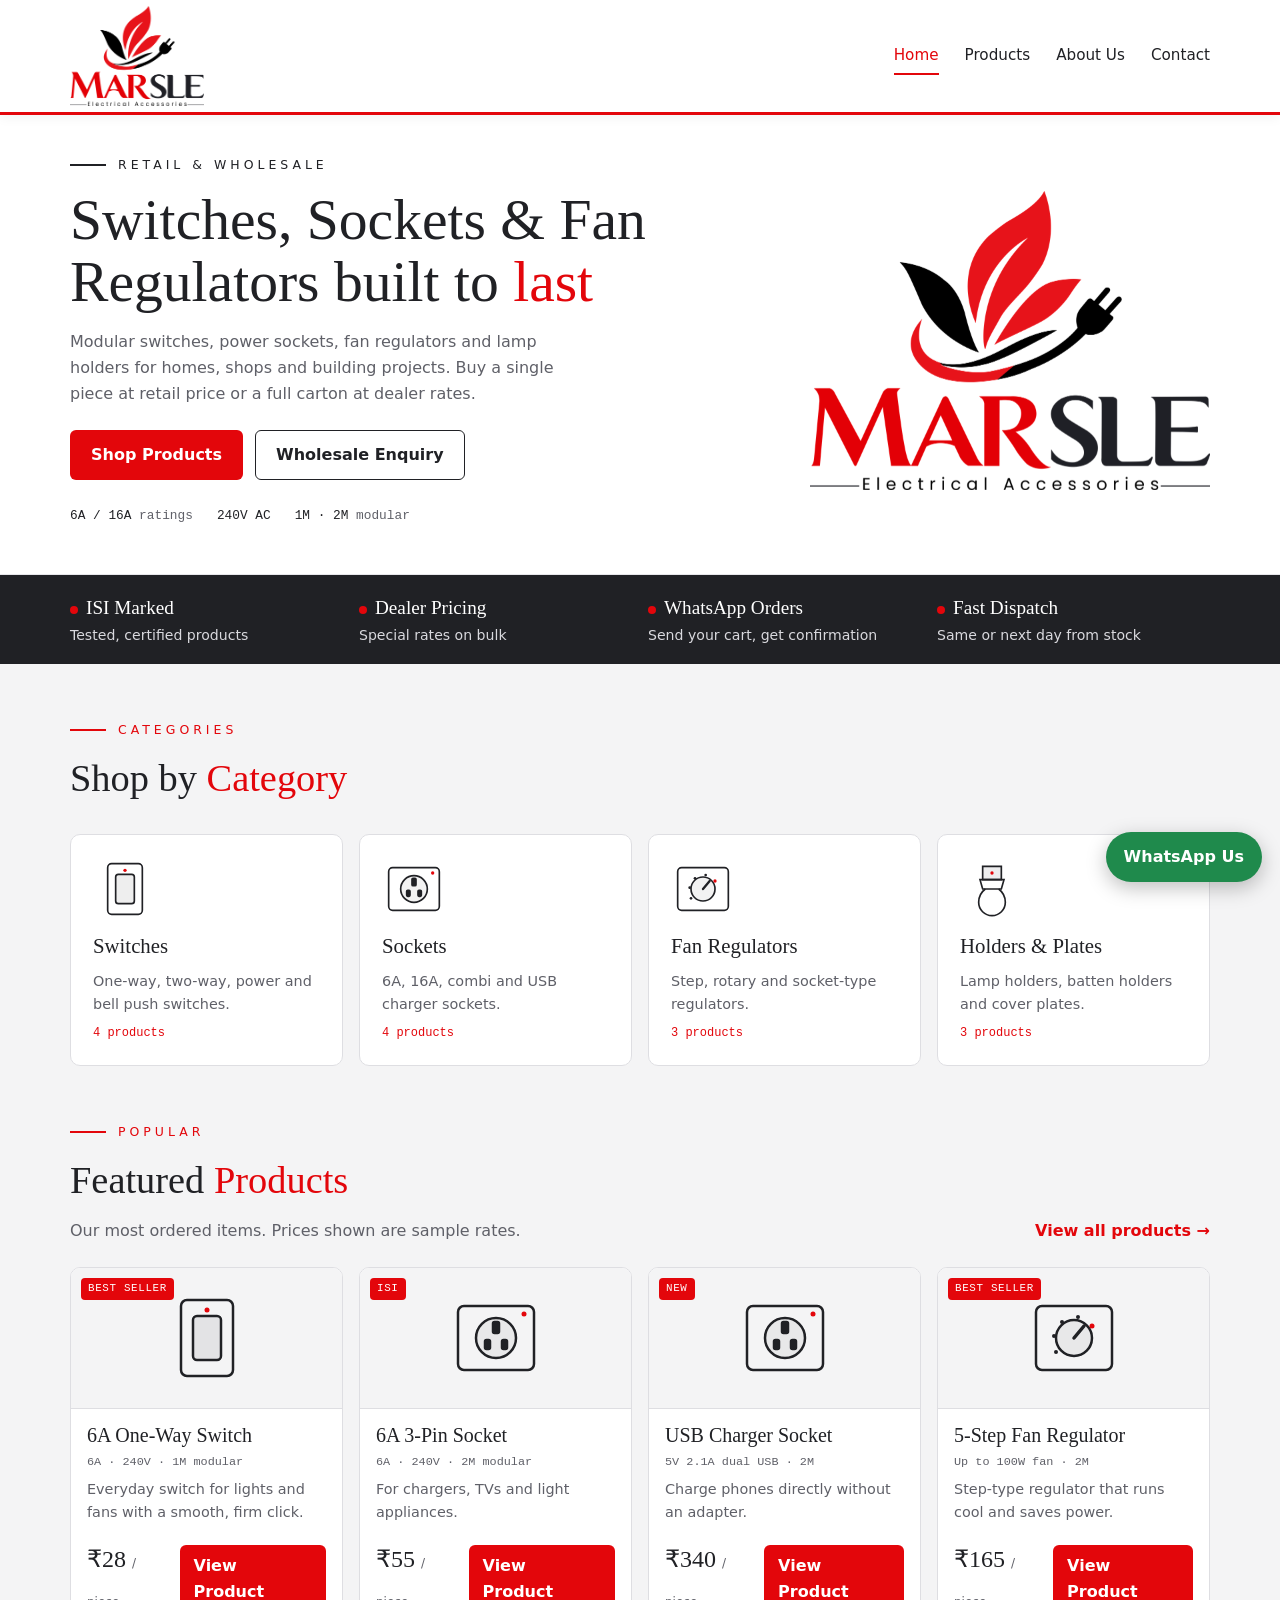
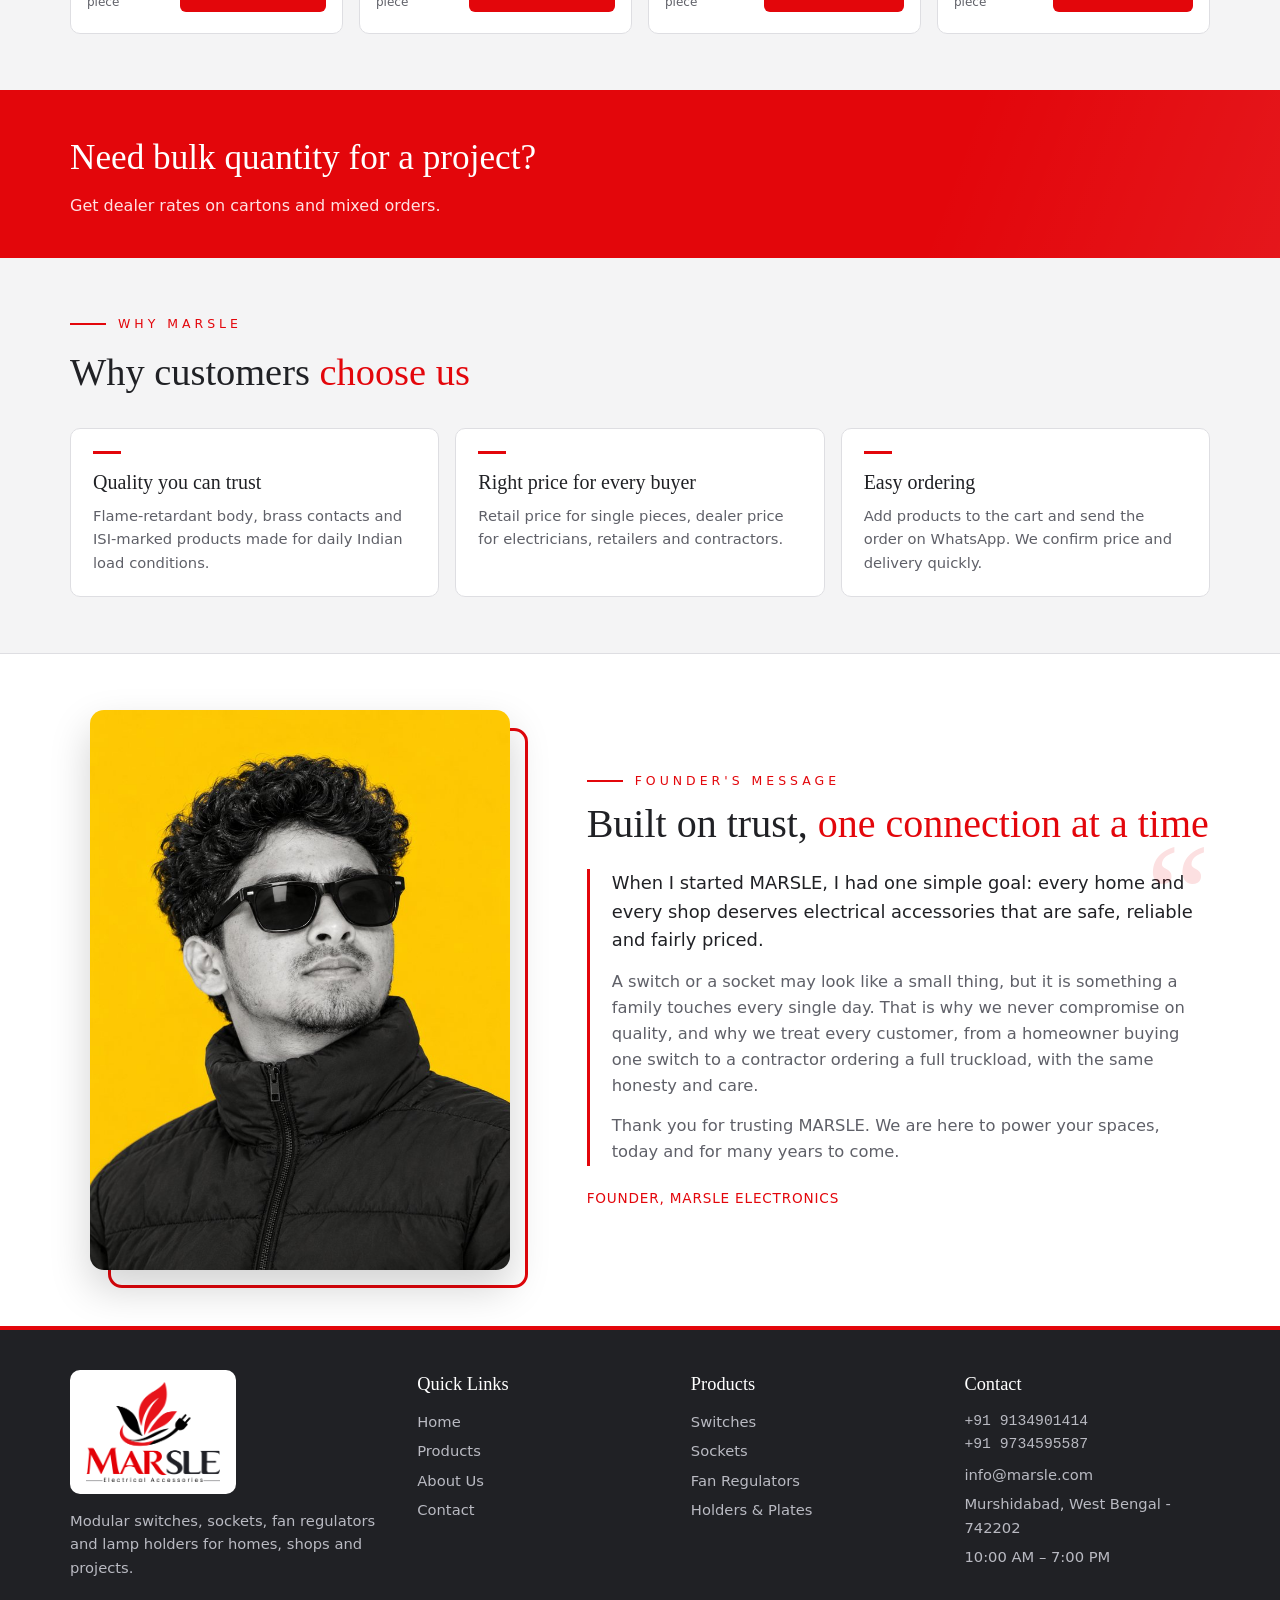
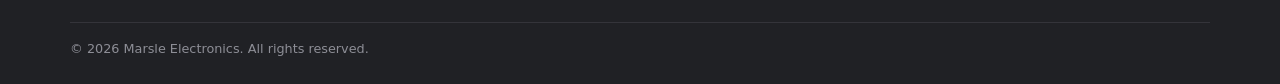
==== commit e7667de9: "Add files via upload" ====
--- a/index.html
+++ b/index.html
@@ -3,8 +3,8 @@
 <head>
 <meta charset="utf-8">
 <meta name="viewport" content="width=device-width, initial-scale=1, viewport-fit=cover">
-<title>MARSLE Electrical Accessories</title>
-<meta name="description" content="MARSLE Electrical Accessories — modular switches, sockets, fan regulators and lamp holders at retail and wholesale prices.">
+<title>Marsle Electronics</title>
+<meta name="description" content="Marsle Electronics — modular switches, sockets, fan regulators and lamp holders at retail and wholesale prices.">
 <link rel="icon" type="image/png" href="favicon.png">
 <link rel="preconnect" href="https://fonts.googleapis.com">
 <link rel="preconnect" href="https://fonts.gstatic.com" crossorigin>
@@ -15,10 +15,9 @@
 
 <header class="top">
   <div class="wrap">
-    <a class="brand" href="index.html" aria-label="MARSLE Electrical Accessories home"><img src="logo.png" alt="MARSLE Electrical Accessories"></a>
-    <button class="burger" aria-expanded="false" aria-label="Open menu">Menu</button>
+    <a class="brand" href="index.html" aria-label="Marsle Electronics home"><img src="logo.png" alt="Marsle Electronics"></a>
+    <button class="burger" aria-expanded="false" aria-label="Open menu"><span></span><span></span><span></span></button>
     <nav class="menu"><a href="index.html" aria-current="page">Home</a><a href="products.html">Products</a><a href="about.html">About Us</a><a href="contact.html">Contact</a></nav>
-    <button class="cartbtn" id="openCart" aria-label="Open cart">Cart <b id="count">0</b></button>
   </div>
 </header>
 
@@ -67,13 +66,32 @@
     </div>
   </div>
 </section>
+<section class="founder">
+  <div class="wrap founder-grid">
+    <figure class="founder-photo">
+      <img src="founder.jpg" alt="Founder of Marsle Electronics" loading="lazy" width="720" height="960">
+    </figure>
+    <div class="founder-text">
+      <div class="eyebrow">Founder's Message</div>
+      <h2>Built on trust, <span>one connection at a time</span></h2>
+      <blockquote>
+        <p>When I started MARSLE, I had one simple goal: every home and every shop deserves electrical accessories that are safe, reliable and fairly priced.</p>
+        <p>A switch or a socket may look like a small thing, but it is something a family touches every single day. That is why we never compromise on quality, and why we treat every customer, from a homeowner buying one switch to a contractor ordering a full truckload, with the same honesty and care.</p>
+        <p>Thank you for trusting MARSLE. We are here to power your spaces, today and for many years to come.</p>
+      </blockquote>
+      <div class="sign">
+        <span>Founder, Marsle Electronics</span>
+      </div>
+    </div>
+  </div>
+</section>
 </main>
 
 <footer>
   <div class="wrap">
     <div class="cols">
       <div>
-        <div class="flogo"><img src="logo.png" alt="MARSLE Electrical Accessories"></div>
+        <div class="flogo"><img src="logo.png" alt="Marsle Electronics"></div>
         <p>Modular switches, sockets, fan regulators and lamp holders for homes, shops and projects.</p>
       </div>
       <div>
@@ -89,23 +107,13 @@
         <ul><li class="mono" data-shop="phone"></li><li data-shop="email"></li><li data-shop="address"></li><li data-shop="hours"></li></ul>
       </div>
     </div>
-    <div class="copyright">© <span data-year></span> MARSLE Electrical Accessories. All rights reserved.</div>
+    <div class="copyright">© <span data-year></span> Marsle Electronics. All rights reserved.</div>
   </div>
 </footer>
 
 <a class="wa-float" data-wa href="#" target="_blank" rel="noopener">WhatsApp Us</a>
 
-<div class="scrim" id="scrim"></div>
-<aside class="drawer" id="drawer" aria-label="Cart" aria-hidden="true">
-  <div class="dhead"><h2>Your Cart</h2><button class="x" id="closeCart">Close</button></div>
-  <div class="items" id="items"></div>
-  <div class="dfoot">
-    <div class="tot"><span>Total</span><span id="total">₹0</span></div>
-    <a class="wa" id="waLink" href="#" target="_blank" rel="noopener" aria-disabled="true">Place Order on WhatsApp</a>
-    <button class="copybtn" id="copyOrder" type="button">Copy Order Details</button>
-    <div class="small" id="cartNote">We will confirm price and delivery after you send the order.</div>
-  </div>
-</aside>
+
 
 <script src="main.js"></script>
 </body>
--- a/style.css
+++ b/style.css
@@ -320,3 +320,47 @@
 
 /* contact numbers: one per line */
 [data-shop]{white-space:pre-line}
+
+/* ---------- v2: hamburger menu, smaller hero logo ---------- */
+.burger{display:none;width:46px;height:42px;padding:0;border:1px solid #dedee2;border-radius:8px;background:#fff;flex-direction:column;align-items:center;justify-content:center;gap:5px}
+.burger span{display:block;width:22px;height:2.5px;border-radius:2px;background:#202125;transition:transform .3s var(--ease),opacity .2s ease}
+.burger[aria-expanded="true"] span:nth-child(1){transform:translateY(7.5px) rotate(45deg)}
+.burger[aria-expanded="true"] span:nth-child(2){opacity:0}
+.burger[aria-expanded="true"] span:nth-child(3){transform:translateY(-7.5px) rotate(-45deg)}
+.burger[aria-expanded="true"]{border-color:#e3060b}
+a.add{text-decoration:none;display:inline-block}
+.logo-hero{max-width:400px}
+@media (max-width:760px){
+  .burger{display:flex;margin-left:auto}
+  .cartbtn{margin-left:8px}
+  .top .wrap{position:relative}
+}
+@media (max-width:820px){
+  .hero{padding-block:24px 36px}
+  .logo-hero{max-width:220px}
+  .hero .wrap{gap:22px}
+}
+
+/* ---------- founder's message ---------- */
+.founder{background:var(--plate);border-top:1px solid var(--line)}
+.founder-grid{display:grid;grid-template-columns:minmax(0,.85fr) minmax(0,1.15fr);gap:56px;align-items:center}
+.founder-photo{margin:0;position:relative;max-width:420px;justify-self:center;width:100%}
+.founder-photo::before{content:"";position:absolute;inset:18px -18px -18px 18px;border:3px solid #e3060b;border-radius:14px;z-index:0;transition:transform .5s var(--ease)}
+.founder-photo img{position:relative;z-index:1;display:block;width:100%;height:auto;aspect-ratio:3/4;object-fit:cover;border-radius:14px;box-shadow:0 18px 40px rgba(0,0,0,.18);transition:transform .5s var(--ease)}
+.founder-photo:hover img{transform:translate(-4px,-4px)}
+.founder-photo:hover::before{transform:translate(4px,4px)}
+.founder-text{min-width:0}
+.founder-text h2{font-size:clamp(1.9rem,4vw,2.5rem);margin-top:10px;line-height:1.15}
+.founder-text h2 span{color:var(--red)}
+.founder-text blockquote{margin:22px 0 0;padding:0 0 0 22px;border-left:3px solid var(--red);position:relative}
+.founder-text blockquote::before{content:"\201C";position:absolute;top:-46px;right:0;font-family:var(--display);font-size:9rem;line-height:1;color:var(--red);opacity:.12;pointer-events:none}
+.founder-text blockquote p{margin:0 0 14px;color:var(--muted);font-size:1.02rem}
+.founder-text blockquote p:first-child{color:var(--fg);font-size:1.12rem}
+.sign{margin-top:22px;display:flex;flex-direction:column;gap:2px}
+.sign-name{font-family:var(--display);font-weight:400;font-size:1.6rem;color:var(--fg)}
+.sign span{font-size:.85rem;letter-spacing:.06em;text-transform:uppercase;color:var(--red);font-weight:500}
+@media (max-width:820px){
+  .founder-grid{grid-template-columns:1fr;gap:44px}
+  .founder-photo{max-width:280px}
+  .founder-text blockquote::before{font-size:6rem;top:-30px}
+}
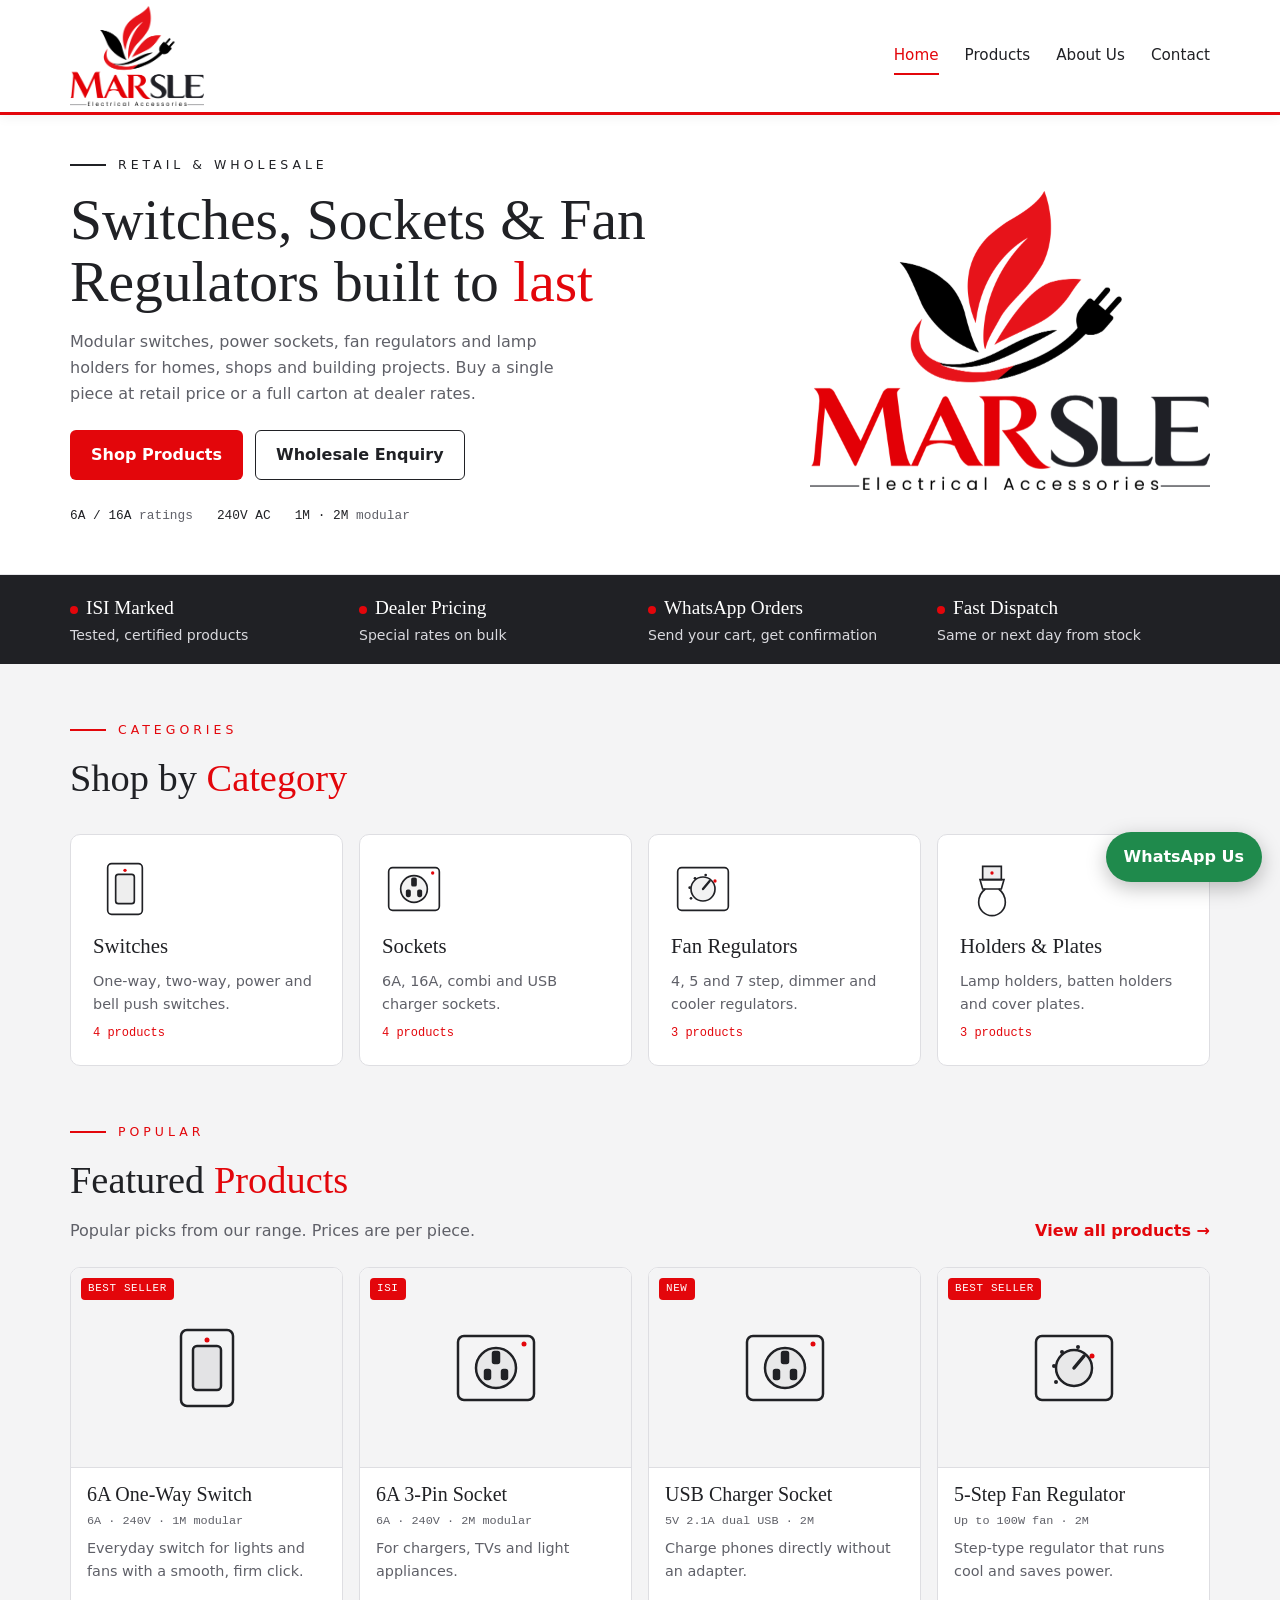
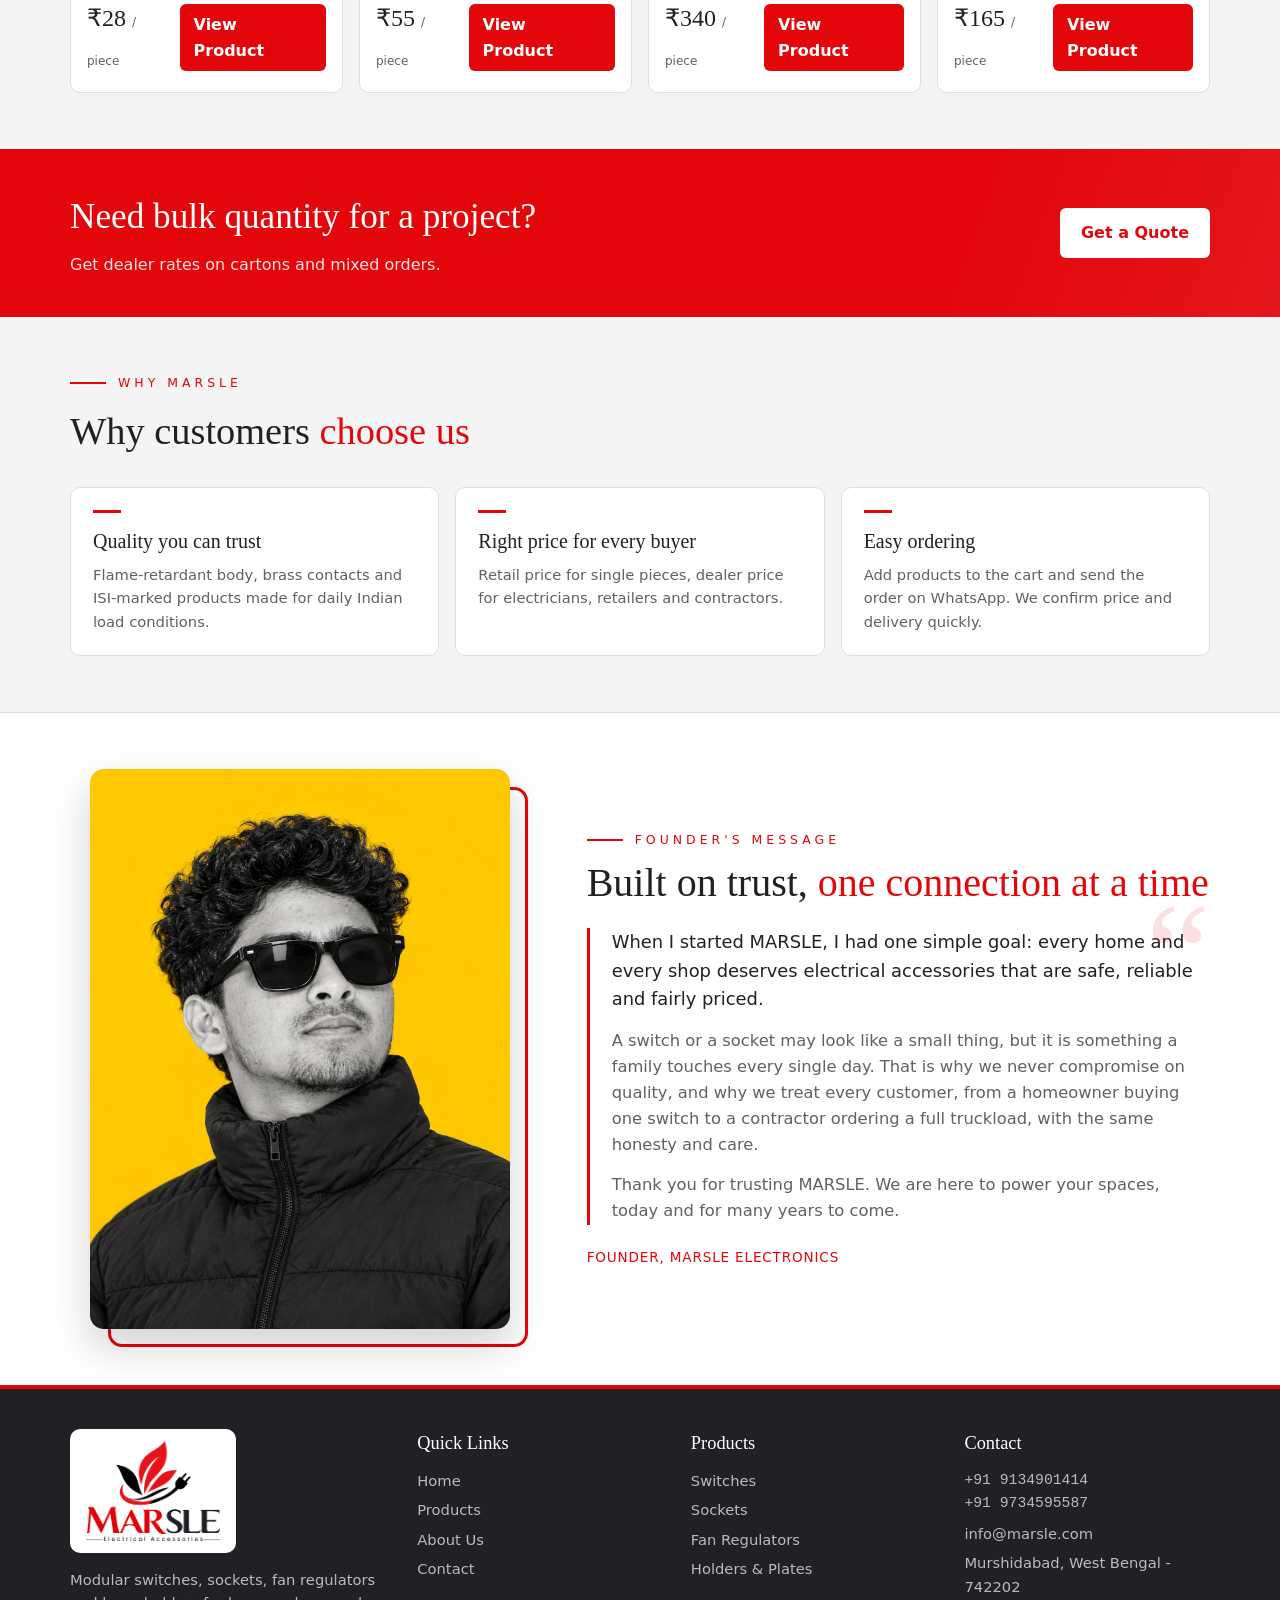
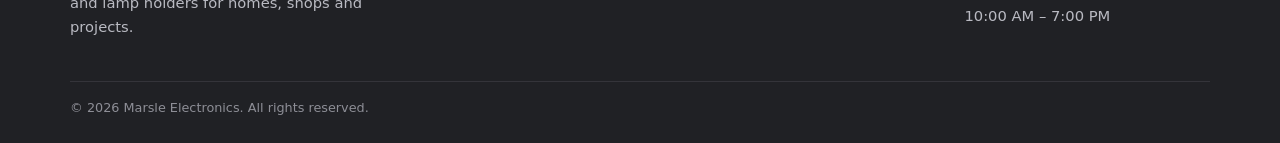
==== commit 791e4b84: "Add files via upload" ====
--- a/index.html
+++ b/index.html
@@ -43,12 +43,12 @@
 <section>
   <div class="wrap">
     <div class="head"><div><div class="eyebrow">Categories</div><h2>Shop by <span>Category</span></h2></div></div>
-    <div class="cats"><a class="cat" href="products.html?cat=switch"><svg viewBox="0 0 96 96" fill="none" stroke="currentColor" stroke-width="2.5"><rect x="22" y="10" width="52" height="76" rx="6"/><rect x="34" y="26" width="28" height="44" rx="4" fill="currentColor" fill-opacity=".08"/><circle cx="48" cy="20" r="2.5" class="acc" stroke="none"/></svg><h3>Switches</h3><p>One-way, two-way, power and bell push switches.</p><span class="count" data-count-cat="switch"></span></a><a class="cat" href="products.html?cat=socket"><svg viewBox="0 0 96 96" fill="none" stroke="currentColor" stroke-width="2.5"><rect x="10" y="16" width="76" height="64" rx="6"/><circle cx="48" cy="48" r="20" fill="currentColor" fill-opacity=".06"/><rect x="45" y="32" width="6" height="11" rx="1.5" fill="currentColor"/><rect x="37" y="50" width="5" height="9" rx="1.5" fill="currentColor"/><rect x="54" y="50" width="5" height="9" rx="1.5" fill="currentColor"/><circle cx="76" cy="24" r="2.5" class="acc" stroke="none"/></svg><h3>Sockets</h3><p>6A, 16A, combi and USB charger sockets.</p><span class="count" data-count-cat="socket"></span></a><a class="cat" href="products.html?cat=regulator"><svg viewBox="0 0 96 96" fill="none" stroke="currentColor" stroke-width="2.5"><rect x="10" y="16" width="76" height="64" rx="6"/><circle cx="48" cy="48" r="18" fill="currentColor" fill-opacity=".06"/><line x1="48" y1="48" x2="58" y2="36" stroke-width="3.5" stroke-linecap="round"/><g fill="currentColor" stroke="none"><circle cx="30" cy="62" r="2"/><circle cx="28" cy="46" r="2"/><circle cx="36" cy="32" r="2"/><circle cx="52" cy="27" r="2"/></g><circle cx="66" cy="36" r="2.5" class="acc" stroke="none"/></svg><h3>Fan Regulators</h3><p>Step, rotary and socket-type regulators.</p><span class="count" data-count-cat="regulator"></span></a><a class="cat" href="products.html?cat=other"><svg viewBox="0 0 96 96" fill="none" stroke="currentColor" stroke-width="2.5"><path d="M34 14h28v20H34z" fill="currentColor" fill-opacity=".08"/><path d="M30 34h36l-4 14H34z"/><path d="M38 48c-8 6-10 14-10 20a20 20 0 0 0 40 0c0-6-2-14-10-20"/><circle cx="48" cy="24" r="2.5" class="acc" stroke="none"/></svg><h3>Holders & Plates</h3><p>Lamp holders, batten holders and cover plates.</p><span class="count" data-count-cat="other"></span></a></div>
+    <div class="cats"><a class="cat" href="products.html?cat=switch"><svg viewBox="0 0 96 96" fill="none" stroke="currentColor" stroke-width="2.5"><rect x="22" y="10" width="52" height="76" rx="6"/><rect x="34" y="26" width="28" height="44" rx="4" fill="currentColor" fill-opacity=".08"/><circle cx="48" cy="20" r="2.5" class="acc" stroke="none"/></svg><h3>Switches</h3><p>One-way, two-way, power and bell push switches.</p><span class="count" data-count-cat="switch"></span></a><a class="cat" href="products.html?cat=socket"><svg viewBox="0 0 96 96" fill="none" stroke="currentColor" stroke-width="2.5"><rect x="10" y="16" width="76" height="64" rx="6"/><circle cx="48" cy="48" r="20" fill="currentColor" fill-opacity=".06"/><rect x="45" y="32" width="6" height="11" rx="1.5" fill="currentColor"/><rect x="37" y="50" width="5" height="9" rx="1.5" fill="currentColor"/><rect x="54" y="50" width="5" height="9" rx="1.5" fill="currentColor"/><circle cx="76" cy="24" r="2.5" class="acc" stroke="none"/></svg><h3>Sockets</h3><p>6A, 16A, combi and USB charger sockets.</p><span class="count" data-count-cat="socket"></span></a><a class="cat" href="products.html?cat=regulator"><svg viewBox="0 0 96 96" fill="none" stroke="currentColor" stroke-width="2.5"><rect x="10" y="16" width="76" height="64" rx="6"/><circle cx="48" cy="48" r="18" fill="currentColor" fill-opacity=".06"/><line x1="48" y1="48" x2="58" y2="36" stroke-width="3.5" stroke-linecap="round"/><g fill="currentColor" stroke="none"><circle cx="30" cy="62" r="2"/><circle cx="28" cy="46" r="2"/><circle cx="36" cy="32" r="2"/><circle cx="52" cy="27" r="2"/></g><circle cx="66" cy="36" r="2.5" class="acc" stroke="none"/></svg><h3>Fan Regulators</h3><p>4, 5 and 7 step, dimmer and cooler regulators.</p><span class="count" data-count-cat="regulator"></span></a><a class="cat" href="products.html?cat=other"><svg viewBox="0 0 96 96" fill="none" stroke="currentColor" stroke-width="2.5"><path d="M34 14h28v20H34z" fill="currentColor" fill-opacity=".08"/><path d="M30 34h36l-4 14H34z"/><path d="M38 48c-8 6-10 14-10 20a20 20 0 0 0 40 0c0-6-2-14-10-20"/><circle cx="48" cy="24" r="2.5" class="acc" stroke="none"/></svg><h3>Holders & Plates</h3><p>Lamp holders, batten holders and cover plates.</p><span class="count" data-count-cat="other"></span></a></div>
   </div>
 </section>
 <section style="padding-top:0">
   <div class="wrap">
-    <div class="head"><div><div class="eyebrow">Popular</div><h2>Featured <span>Products</span></h2><p>Our most ordered items. Prices shown are sample rates.</p></div><a class="link" href="products.html">View all products →</a></div>
+    <div class="head"><div><div class="eyebrow">Popular</div><h2>Featured <span>Products</span></h2><p>Popular picks from our range. Prices are per piece.</p></div><a class="link" href="products.html">View all products →</a></div>
     <div class="grid" id="grid" data-featured="1"></div>
   </div>
 </section>
--- a/style.css
+++ b/style.css
@@ -364,3 +364,12 @@
   .founder-photo{max-width:280px}
   .founder-text blockquote::before{font-size:6rem;top:-30px}
 }
+
+/* ---------- product photos + regulator type filter ---------- */
+.pic{min-height:200px}
+.pic img{display:block;height:160px;width:auto;max-width:100%;object-fit:contain;filter:drop-shadow(0 6px 10px rgba(0,0,0,.14)) drop-shadow(0 0 1px rgba(0,0,0,.25));transition:transform .45s var(--ease)}
+.card:hover .pic img{transform:scale(1.06)}
+.subtools{display:flex;gap:8px;flex-wrap:wrap;margin:-8px 0 22px;padding:12px;border:1px dashed var(--line);border-radius:10px;background:var(--plate)}
+.schip{border:1px solid var(--line);background:var(--bg);color:var(--fg);border-radius:6px;padding:5px 12px;font-size:.85rem;transition:background-color .2s ease,border-color .2s ease,color .2s ease}
+.schip:hover{border-color:var(--red)}
+.schip[aria-pressed="true"]{background:var(--ink);border-color:var(--ink);color:#fff}
